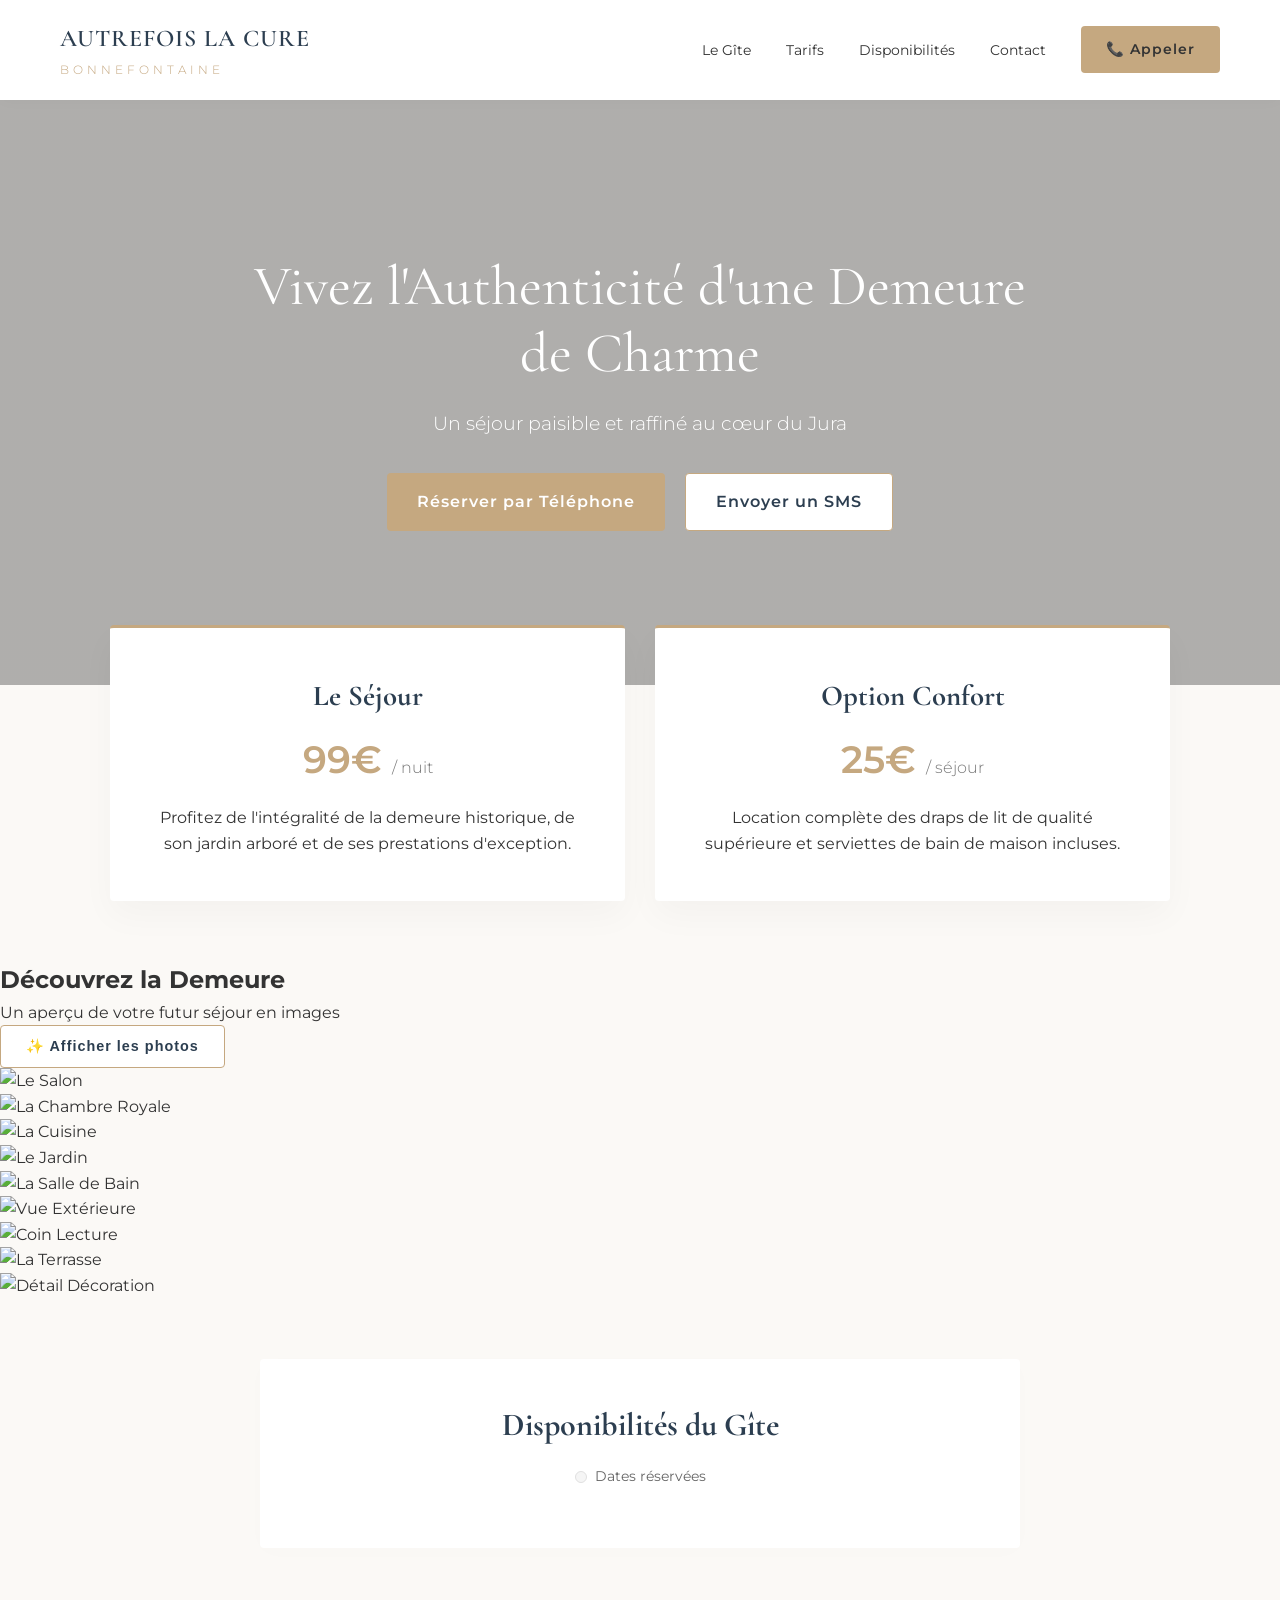
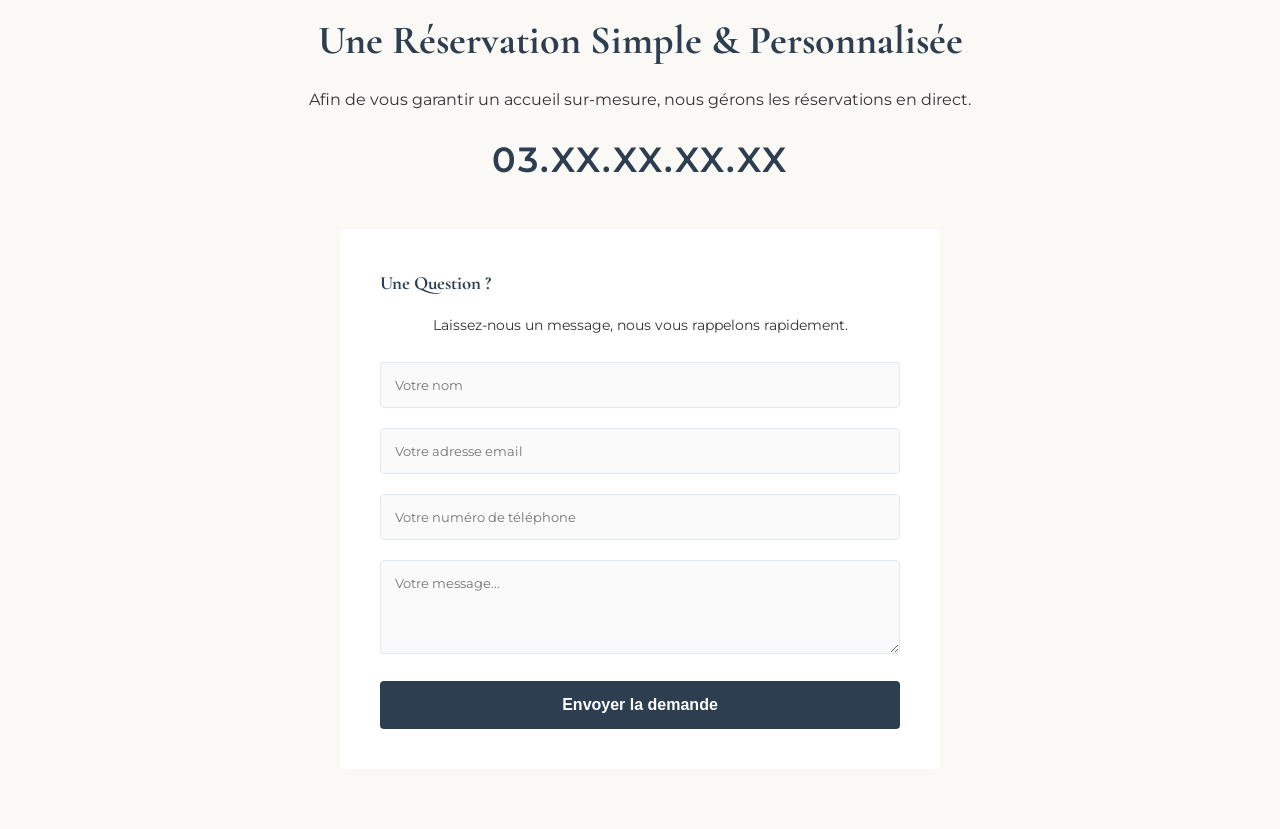
==== index.html @ 2b293c8c "Update index.html" ====
<!DOCTYPE html>
<html lang="fr">
<head>
    <meta charset="UTF-8">
    <meta name="viewport" content="width=device-width, initial-scale=1.0">
    <meta http-equiv="X-Frame-Options" content="DENY">
    <title>Autrefois la Cure | Demeure de Charme à Bonnefontaine</title>
    
    <!-- Polices & Styles Externes -->
    <link rel="preconnect" href="https://fonts.googleapis.com">
    <link rel="preconnect" href="https://fonts.gstatic.com" crossorigin>
    <link href="https://fonts.googleapis.com/css2?family=Cormorant+Garamond:ital,wght@0,400;0,600;1,400&family=Montserrat:wght@300;400;600&display=swap" rel="stylesheet">
    <link rel="stylesheet" href="https://cdn.jsdelivr.net/npm/flatpickr/dist/flatpickr.min.css">
    <link rel="stylesheet" href="https://cdn.jsdelivr.net/npm/flatpickr/dist/themes/light.css">
    
    <!-- Liaison avec le style global -->
    <link rel="stylesheet" href="style.css">
</head>
<body>

    <!-- BARRE DE NAVIGATION -->
    <header>
        <nav class="nav-container">
            <a href="#" class="logo" aria-label="Accueil Autrefois la Cure">
                Autrefois la Cure
                <span>Bonnefontaine</span>
            </a>
            
            <ul class="nav-menu" id="navMenu">
                <li><a href="#gite">Le Gîte</a></li>
                <li><a href="#tarifs">Tarifs</a></li>
                <li><a href="#dispos">Disponibilités</a></li>
                <li><a href="#contact">Contact</a></li>
                <li><a href="tel:03XXabstractXX" class="btn-call">📞 Appeler</a></li>
            </ul>

            <button class="burger" id="burgerMenu" aria-label="Menu" aria-expanded="false">
                <div></div>
                <div></div>
                <div></div>
            </button>
        </nav>
    </header>

    <!-- BANNIÈRE PRINCIPALE -->
    <section class="hero" id="gite">
        <div class="hero-content">
            <h1>Vivez l'Authenticité d'une Demeure de Charme</h1>
            <p>Un séjour paisible et raffiné au cœur du Jura</p>
            <div class="hero-actions">
                <a href="tel:03XXabstractXX" class="btn-call btn-large">Réserver par Téléphone</a>
                <a href="sms:+33600000000?body=Bonjour,%20je%20souhaite%20réserver%20le%20gîte%20Autrefois%20la%20Cure..." class="btn-sms btn-large">Envoyer un SMS</a>
            </div>
        </div>
    </section>

    <!-- SECTION TARIFS -->
    <section class="info-section" id="tarifs">
        <div class="grid-cards">
            <div class="card">
                <h3>Le Séjour</h3>
                <div class="price">99€ <span>/ nuit</span></div>
                <p>Profitez de l'intégralité de la demeure historique, de son jardin arboré et de ses prestations d'exception.</p>
            </div>
            <div class="card">
                <h3>Option Confort</h3>
                <div class="price">25€ <span>/ séjour</span></div>
                <p>Location complète des draps de lit de qualité supérieure et serviettes de bain de maison incluses.</p>
            </div>
        </div>
    </section>

    <section class="gallery-section" id="galerie">
        <h2>Découvrez la Demeure</h2>
        <p class="gallery-subtitle">Un aperçu de votre futur séjour en images</p>
        
        <button id="toggleGalleryBtn" class="btn-sms" aria-expanded="false">✨ Afficher les photos</button>

        <div id="galleryGrid" class="gallery-grid">
            <div class="gallery-item"><img src="https://images.unsplash.com/photo-1566073771259-6a8506099945?w=600" alt="Le Salon" loading="lazy"></div>
            <div class="gallery-item"><img src="https://images.unsplash.com/photo-1520250497591-112f2f40a3f4?w=600" alt="La Chambre Royale" loading="lazy"></div>
            <div class="gallery-item"><img src="https://images.unsplash.com/photo-1582719508461-905c673771fd?w=600" alt="La Cuisine" loading="lazy"></div>
            <div class="gallery-item"><img src="https://images.unsplash.com/photo-1540555700478-4be289fbecef?w=600" alt="Le Jardin" loading="lazy"></div>
            <div class="gallery-item"><img src="https://images.unsplash.com/photo-1571896349842-33c89424de2d?w=600" alt="La Salle de Bain" loading="lazy"></div>
            <div class="gallery-item"><img src="https://images.unsplash.com/photo-1445019980597-93fa8acb246c?w=600" alt="Vue Extérieure" loading="lazy"></div>
            
            <div class="gallery-item"><img src="https://images.unsplash.com/photo-1590490360182-c33d57733427?w=600" alt="Coin Lecture" loading="lazy"></div>
            <div class="gallery-item"><img src="https://images.unsplash.com/photo-1596394516093-501ba68a0ba6?w=600" alt="La Terrasse" loading="lazy"></div>
            <div class="gallery-item"><img src="https://images.unsplash.com/photo-1618773928121-c32242e63f39?w=600" alt="Détail Décoration" loading="lazy"></div>
        </div>
    </section>

    <!-- CALENDRIER DE DISPONIBILITÉS -->
    <section class="calendar-section" id="dispos">
        <div class="calendar-container">
            <h3>Disponibilités du Gîte</h3>
            <div class="calendar-legend"><span class="legend-busy"></span> Dates réservées</div>
            <div id="inline-calendar"></div>
        </div>
    </section>

    <!-- ZONE DE CONTACT -->
    <section class="booking-cta" id="contact">
        <h2>Une Réservation Simple & Personnalisée</h2>
        <p>Afin de vous garantir un accueil sur-mesure, nous gérons les réservations en direct.</p>
        
        <div class="phone-display">03.XX.XX.XX.XX</div>

        <div class="form-container">
            <h3>Une Question ?</h3>
            <p>Laissez-nous un message, nous vous rappelons rapidement.</p>
            
            <form action="https://formsubmit.co/48d20839eb20946ebc8c3b51d19f3665" method="POST" class="contact-form">
    <input type="text" name="_subject" style="display:none;" value="Nouveau message - Autrefois la Cure">
    <input type="text" name="_honey" style="display:none;"> <input type="hidden" name="_next" value="https://autrefoislacure.vercel.app/#contact">

    <div class="form-group">
        <input type="text" name="nom" required placeholder="Votre nom" autocomplete="name">
    </div>
    <div class="form-group">
        <input type="email" name="email" required placeholder="Votre adresse email" autocomplete="email">
    </div>
    <div class="form-group">
        <input type="tel" name="telephone" required placeholder="Votre numéro de téléphone" autocomplete="tel">
    </div>
    <div class="form-group">
        <textarea name="message" rows="4" required placeholder="Votre message..."></textarea>
    </div>
    <button type="submit" class="btn-submit">Envoyer la demande</button>
</form>
        </div>
    </section>

    <!-- Scripts de fonctionnement -->
    <script src="https://cdn.jsdelivr.net/npm/flatpickr"></script>
    <script src="https://cdn.jsdelivr.net/npm/flatpickr/dist/l10n/fr.js"></script>
    <script>
        document.addEventListener('DOMContentLoaded', () => {
            // Menu Mobile toggle
            const burger = document.getElementById('burgerMenu');
            const navMenu = document.getElementById('navMenu');
            
            burger.addEventListener('click', () => {
                const isExpanded = burger.getAttribute('aria-expanded') === 'true';
                burger.setAttribute('aria-expanded', !isExpanded);
                navMenu.classList.toggle('active');
                burger.classList.toggle('toggle');
            });

            // Fermeture automatique du menu au clic sur un lien
            document.querySelectorAll('.nav-menu a').forEach(link => {
                link.addEventListener('click', () => {
                    navMenu.classList.remove('active');
                    burger.classList.remove('toggle');
                    burger.setAttribute('aria-expanded', 'false');
                });
            });

            // Interrogation sécurisée de l'API interne Vercel
            fetch('/api/lire?t=' + new Date().getTime())
                .then(response => response.json())
                .then(datesReservees => {
                    flatpickr("#inline-calendar", {
                        inline: true,
                        locale: "fr",
                        minDate: "today",
                        showMonths: window.innerWidth > 768 ? 2 : 1,
                        disable: datesReservees,
                        locale: { firstDayOfWeek: 1 }
                    });
                }).catch(err => {
                    console.error("Erreur d'initialisation du calendrier :", err);
                    // Affichage d'un calendrier par défaut vide si la base de données est inaccessible
                    flatpickr("#inline-calendar", { inline: true, locale: "fr", minDate: "today" });
                });
            // Gestion de l'affichage de la galerie à la demande
            const toggleBtn = document.getElementById('toggleGalleryBtn');
            const galleryGrid = document.getElementById('galleryGrid');

            toggleBtn.addEventListener('click', () => {
                const isOpen = galleryGrid.classList.contains('open');
                
                if (isOpen) {
                    galleryGrid.classList.remove('open');
                    toggleBtn.innerText = '✨ Afficher les photos';
                    toggleBtn.setAttribute('aria-expanded', 'false');
                } else {
                    galleryGrid.classList.add('open');
                    toggleBtn.innerText = '❌ Fermer la galerie';
                    toggleBtn.setAttribute('aria-expanded', 'true');
                }
            });
        });
    </script>
</body>
</html>
---- style.css ----
/* --- CONFIGURATION & THÈME CHIC --- */
:root {
    --gold: #c5a880;
    --gold-hover: #b3946c;
    --slate: #2c3e50;
    --cream: #fbf9f6;
    --white: #ffffff;
    --text-dark: #333333;
    --font-serif: 'Cormorant Garamond', Georgia, serif;
    --font-sans: 'Montserrat', sans-serif;
}

* {
    margin: 0;
    padding: 0;
    box-sizing: border-box;
}

html {
    scroll-behavior: smooth;
}

body {
    font-family: var(--font-sans);
    background-color: var(--cream);
    color: var(--text-dark);
    line-height: 1.6;
    -webkit-font-smoothing: antialiased;
}

/* --- BOUTONS --- */
.btn-call, .btn-sms {
    padding: 12px 25px;
    border-radius: 4px;
    font-weight: 600;
    font-size: 0.9rem;
    letter-spacing: 1px;
    transition: all 0.3s ease;
    display: inline-flex;
    align-items: center;
    gap: 10px;
    text-decoration: none;
    border: none;
    cursor: pointer;
}

.btn-call {
    background-color: var(--gold);
    color: var(--white);
}

.btn-call:hover {
    background-color: var(--gold-hover);
    transform: translateY(-2px);
}

.btn-sms {
    background-color: var(--white);
    color: var(--slate);
    border: 1px solid var(--gold);
}

.btn-sms:hover {
    background-color: var(--cream);
    transform: translateY(-2px);
}

.btn-large {
    font-size: 1rem;
    padding: 15px 30px;
}

/* --- HEADER & MENU --- */
header {
    background-color: var(--white);
    box-shadow: 0 2px 15px rgba(0,0,0,0.02);
    position: sticky;
    top: 0;
    z-index: 1000;
}

.nav-container {
    max-width: 1200px;
    margin: 0 auto;
    display: flex;
    justify-content: space-between;
    align-items: center;
    padding: 20px;
}

.logo {
    font-family: var(--font-serif);
    font-size: 1.5rem;
    font-weight: 600;
    letter-spacing: 1px;
    color: var(--slate);
    text-transform: uppercase;
    text-decoration: none;
}

.logo span {
    display: block;
    font-size: 0.75rem;
    font-family: var(--font-sans);
    font-weight: 300;
    color: var(--gold);
    letter-spacing: 4px;
    margin-top: 2px;
}

.nav-menu {
    display: flex;
    list-style: none;
    gap: 35px;
    align-items: center;
}

.nav-menu a {
    text-decoration: none;
    font-size: 0.9rem;
    color: var(--text-dark);
    transition: color 0.3s;
}

.nav-menu a:hover { color: var(--gold); }

.burger {
    display: none;
    background: none;
    border: none;
    cursor: pointer;
    flex-direction: column;
    gap: 6px;
}

.burger div {
    width: 25px;
    height: 2px;
    background-color: var(--slate);
    transition: all 0.3s ease;
}

/* --- HERO BANNER --- */
.hero {
    height: 65vh;
    min-height: 500px;
    background: linear-gradient(rgba(0,0,0,0.3), rgba(0,0,0,0.3)), 
                url('https://autrefois-la-cure.kesug.com/449900076.jpg') center/cover no-repeat;
    display: flex;
    align-items: center;
    justify-content: center;
    text-align: center;
    color: var(--white);
    padding: 20px;
}

.hero-content { max-width: 800px; }

.hero h1 {
    font-family: var(--font-serif);
    font-size: 3.5rem;
    font-weight: 400;
    margin-bottom: 20px;
    line-height: 1.2;
}

.hero p {
    font-size: 1.2rem;
    margin-bottom: 35px;
    font-weight: 300;
}

.hero-actions {
    display: flex;
    justify-content: center;
    gap: 20px;
    flex-wrap: wrap;
}

/* --- GRILLE TARIFS --- */
.info-section {
    max-width: 1100px;
    margin: -60px auto 60px auto;
    position: relative;
    z-index: 10;
    padding: 0 20px;
}

.grid-cards {
    display: grid;
    grid-template-columns: repeat(auto-fit, minmax(280px, 1fr));
    gap: 30px;
}

.card {
    background: var(--white);
    padding: 45px 35px;
    border-radius: 4px;
    box-shadow: 0 15px 35px rgba(0,0,0,0.03);
    text-align: center;
    border-top: 3px solid var(--gold);
}

.card h3 {
    font-family: var(--font-serif);
    font-size: 1.8rem;
    color: var(--slate);
    margin-bottom: 10px;
}

.price {
    font-size: 2.4rem;
    font-weight: 600;
    color: var(--gold);
    margin-bottom: 15px;
}

.price span { font-size: 1rem; color: #777; font-weight: 300; }

/* --- SECTIONS CALENDRIER & FORMULAIRES --- */
.calendar-section, .booking-cta {
    max-width: 800px;
    margin: 60px auto;
    padding: 0 20px;
    text-align: center;
}

.calendar-container, .form-container {
    background-color: var(--white);
    padding: 40px;
    border-radius: 4px;
    box-shadow: 0 4px 25px rgba(0,0,0,0.01);
}

.calendar-section h3, .booking-cta h2, .form-container h3 {
    font-family: var(--font-serif);
    color: var(--slate);
    margin-bottom: 15px;
}

.calendar-section h3 { font-size: 2rem; }
.booking-cta h2 { font-size: 2.5rem; }

.calendar-legend {
    font-size: 0.85rem;
    color: #666;
    margin-bottom: 20px;
    display: inline-flex;
    align-items: center;
    gap: 8px;
}

.legend-busy {
    width: 12px;
    height: 12px;
    background-color: #f5f5f5;
    border: 1px solid #e0e0e0;
    display: inline-block;
    border-radius: 50%;
}

.phone-display {
    font-size: 2.2rem;
    font-weight: 600;
    color: var(--slate);
    letter-spacing: 2px;
    margin: 20px 0 40px 0;
}

.form-container { text-align: left; max-width: 600px; margin: 0 auto; }
.form-container p { text-align: center; font-size: 0.9rem; margin-bottom: 25px; }

.form-group { margin-bottom: 20px; }
.form-group input, .form-group textarea {
    width: 100%;
    padding: 14px;
    border: 1px solid #e2e8f0;
    background: #fafafa;
    border-radius: 4px;
    font-family: var(--font-sans);
}

.form-group input:focus, .form-group textarea:focus {
    outline: none;
    border-color: var(--gold);
    background: var(--white);
}

.btn-submit {
    width: 100%;
    background-color: var(--slate);
    color: var(--white);
    border: none;
    padding: 15px;
    font-weight: 600;
    font-size: 1rem;
    border-radius: 4px;
    cursor: pointer;
    transition: background 0.3s;
}

.btn-submit:hover { background-color: #1a252f; }

/* --- ARCHITECTURE INTERNE FLATPICKR LUXE --- */
.flatpickr-calendar { background: transparent !important; box-shadow: none !important; border: none !important; margin: 0 auto; }
.flatpickr-day.flatpickr-disabled {
    color: #b0b0b0 !important;
    background: #f5f5f5 !important;
    text-decoration: line-through;
}

/* --- ADAPTATION MOBILE EN SCREEN --- */
@media (max-width: 968px) {
    .hero h1 { font-size: 2.5rem; }
    .nav-menu {
        position: fixed;
        top: 80px;
        right: -100%;
        background-color: var(--white);
        width: 100%;
        height: calc(100vh - 80px);
        flex-direction: column;
        padding: 40px;
        gap: 30px;
        transition: right 0.4s cubic-bezier(0.1, 0.9, 0.2, 1);
        box-shadow: 0 15px 20px rgba(0,0,0,0.05);
    }
    .nav-menu.active { right: 0; }
    .burger { display: flex; }
    .burger.toggle div:nth-child(1) { transform: rotate(-45deg) translate(-5px, 6px); }
    .burger.toggle div:nth-child(2) { opacity: 0; }
    .burger.toggle div:nth-child(3) { transform: rotate(45deg) translate(-5px, -6px); }
}

@media (max-width: 500px) {
    .hero h1 { font-size: 2rem; }
    .booking-cta h2 { font-size: 1.8rem; }
    .phone-display { font-size: 1.6rem; }
    .calendar-container, .form-container { padding: 25px 15px; }
}
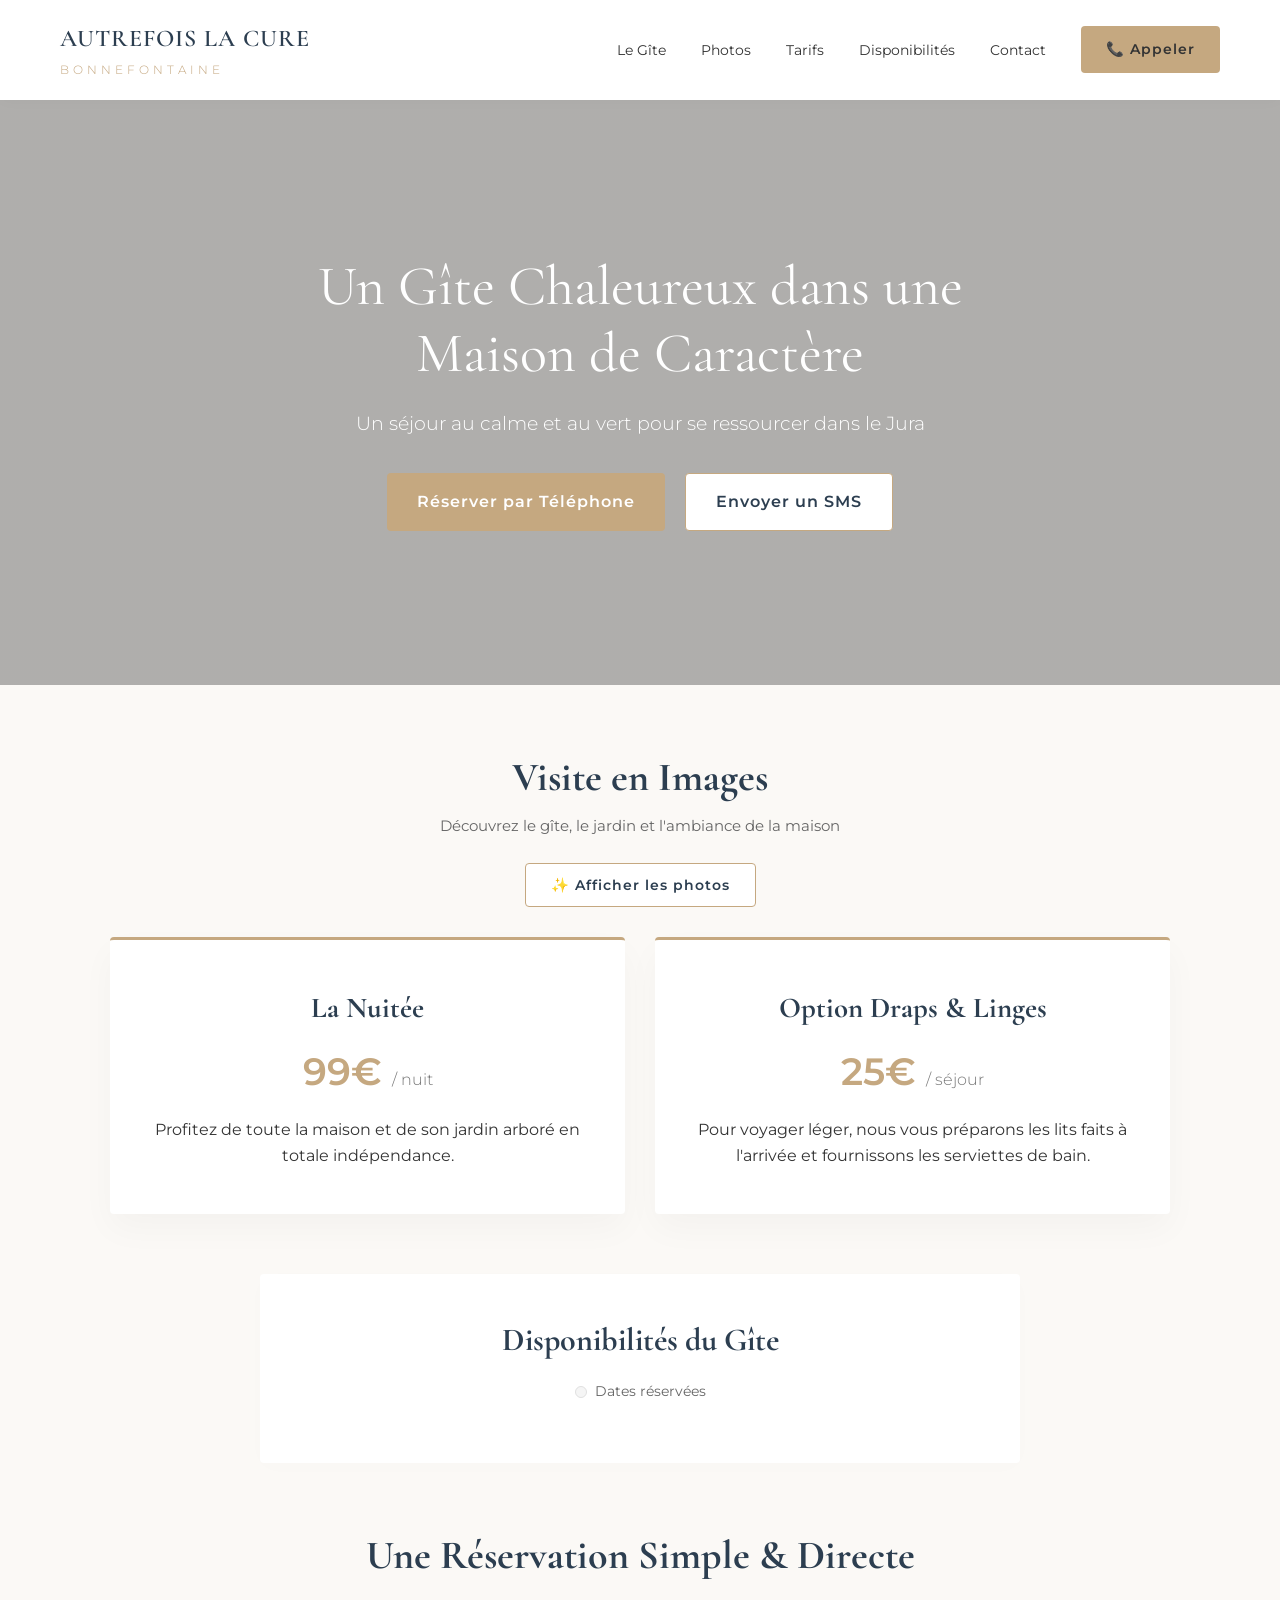
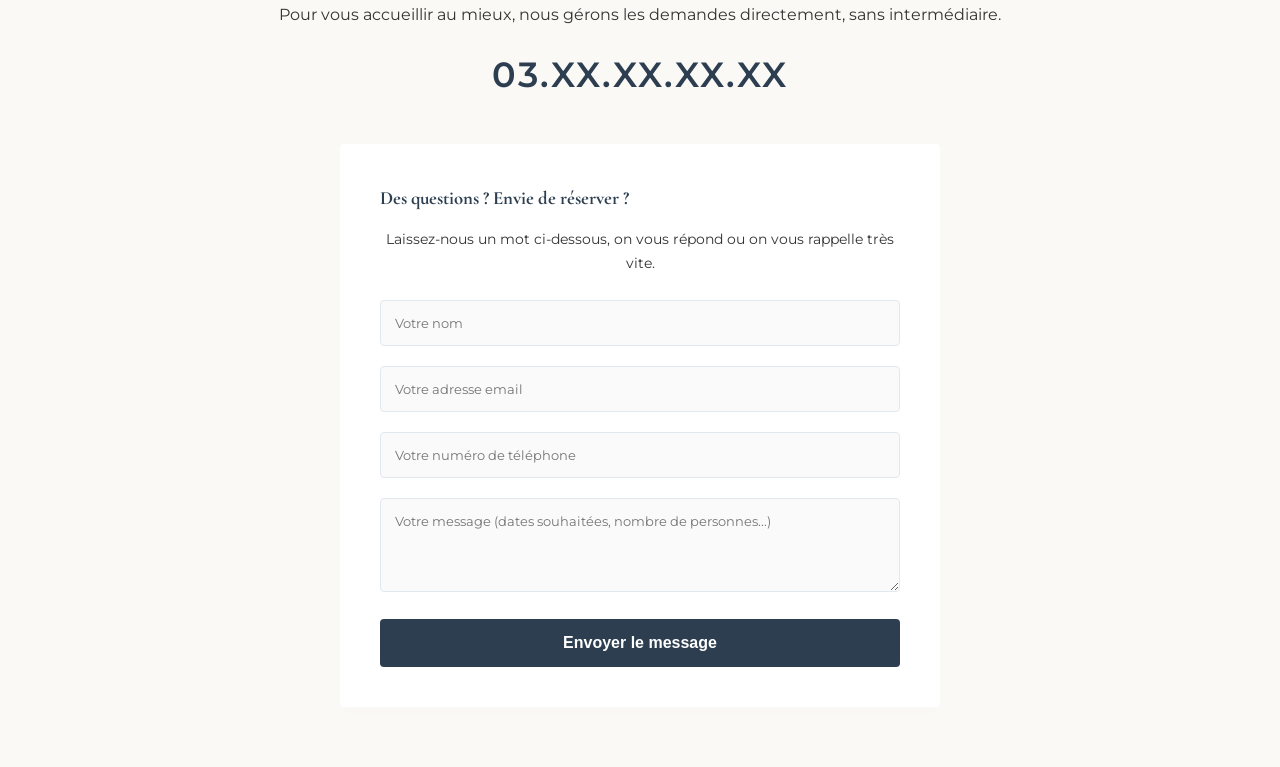
==== commit 72b87b1d: "Update index.html" ====
--- a/index.html
+++ b/index.html
@@ -4,7 +4,7 @@
     <meta charset="UTF-8">
     <meta name="viewport" content="width=device-width, initial-scale=1.0">
     <meta http-equiv="X-Frame-Options" content="DENY">
-    <title>Autrefois la Cure | Demeure de Charme à Bonnefontaine</title>
+    <title>Autrefois la Cure | Gîte de Charme à Bonnefontaine</title>
     
     <!-- Polices & Styles Externes -->
     <link rel="preconnect" href="https://fonts.googleapis.com">
@@ -28,6 +28,7 @@
             
             <ul class="nav-menu" id="navMenu">
                 <li><a href="#gite">Le Gîte</a></li>
+                <li><a href="#galerie">Photos</a></li>
                 <li><a href="#tarifs">Tarifs</a></li>
                 <li><a href="#dispos">Disponibilités</a></li>
                 <li><a href="#contact">Contact</a></li>
@@ -45,8 +46,8 @@
     <!-- BANNIÈRE PRINCIPALE -->
     <section class="hero" id="gite">
         <div class="hero-content">
-            <h1>Vivez l'Authenticité d'une Demeure de Charme</h1>
-            <p>Un séjour paisible et raffiné au cœur du Jura</p>
+            <h1>Un Gîte Chaleureux dans une Maison de Caractère</h1>
+            <p>Un séjour au calme et au vert pour se ressourcer dans le Jura</p>
             <div class="hero-actions">
                 <a href="tel:03XXabstractXX" class="btn-call btn-large">Réserver par Téléphone</a>
                 <a href="sms:+33600000000?body=Bonjour,%20je%20souhaite%20réserver%20le%20gîte%20Autrefois%20la%20Cure..." class="btn-sms btn-large">Envoyer un SMS</a>
@@ -54,31 +55,16 @@
         </div>
     </section>
 
-    <!-- SECTION TARIFS -->
-    <section class="info-section" id="tarifs">
-        <div class="grid-cards">
-            <div class="card">
-                <h3>Le Séjour</h3>
-                <div class="price">99€ <span>/ nuit</span></div>
-                <p>Profitez de l'intégralité de la demeure historique, de son jardin arboré et de ses prestations d'exception.</p>
-            </div>
-            <div class="card">
-                <h3>Option Confort</h3>
-                <div class="price">25€ <span>/ séjour</span></div>
-                <p>Location complète des draps de lit de qualité supérieure et serviettes de bain de maison incluses.</p>
-            </div>
-        </div>
-    </section>
-
+    <!-- SECTION GALERIE PHOTO ACCORDÉON -->
     <section class="gallery-section" id="galerie">
-        <h2>Découvrez la Demeure</h2>
-        <p class="gallery-subtitle">Un aperçu de votre futur séjour en images</p>
+        <h2>Visite en Images</h2>
+        <p class="gallery-subtitle">Découvrez le gîte, le jardin et l'ambiance de la maison</p>
         
         <button id="toggleGalleryBtn" class="btn-sms" aria-expanded="false">✨ Afficher les photos</button>
 
         <div id="galleryGrid" class="gallery-grid">
             <div class="gallery-item"><img src="https://images.unsplash.com/photo-1566073771259-6a8506099945?w=600" alt="Le Salon" loading="lazy"></div>
-            <div class="gallery-item"><img src="https://images.unsplash.com/photo-1520250497591-112f2f40a3f4?w=600" alt="La Chambre Royale" loading="lazy"></div>
+            <div class="gallery-item"><img src="https://images.unsplash.com/photo-1520250497591-112f2f40a3f4?w=600" alt="La Chambre principale" loading="lazy"></div>
             <div class="gallery-item"><img src="https://images.unsplash.com/photo-1582719508461-905c673771fd?w=600" alt="La Cuisine" loading="lazy"></div>
             <div class="gallery-item"><img src="https://images.unsplash.com/photo-1540555700478-4be289fbecef?w=600" alt="Le Jardin" loading="lazy"></div>
             <div class="gallery-item"><img src="https://images.unsplash.com/photo-1571896349842-33c89424de2d?w=600" alt="La Salle de Bain" loading="lazy"></div>
@@ -86,7 +72,23 @@
             
             <div class="gallery-item"><img src="https://images.unsplash.com/photo-1590490360182-c33d57733427?w=600" alt="Coin Lecture" loading="lazy"></div>
             <div class="gallery-item"><img src="https://images.unsplash.com/photo-1596394516093-501ba68a0ba6?w=600" alt="La Terrasse" loading="lazy"></div>
-            <div class="gallery-item"><img src="https://images.unsplash.com/photo-1618773928121-c32242e63f39?w=600" alt="Détail Décoration" loading="lazy"></div>
+            <div class="gallery-item"><img src="https://images.unsplash.com/photo-1618773928121-c32242e63f39?w=600" alt="Détail de la maison" loading="lazy"></div>
+        </div>
+    </section>
+
+    <!-- SECTION TARIFS -->
+    <section class="info-section" id="tarifs">
+        <div class="grid-cards">
+            <div class="card">
+                <h3>La Nuitée</h3>
+                <div class="price">99€ <span>/ nuit</span></div>
+                <p>Profitez de toute la maison et de son jardin arboré en totale indépendance.</p>
+            </div>
+            <div class="card">
+                <h3>Option Draps & Linges</h3>
+                <div class="price">25€ <span>/ séjour</span></div>
+                <p>Pour voyager léger, nous vous préparons les lits faits à l'arrivée et fournissons les serviettes de bain.</p>
+            </div>
         </div>
     </section>
 
@@ -101,33 +103,34 @@
 
     <!-- ZONE DE CONTACT -->
     <section class="booking-cta" id="contact">
-        <h2>Une Réservation Simple & Personnalisée</h2>
-        <p>Afin de vous garantir un accueil sur-mesure, nous gérons les réservations en direct.</p>
+        <h2>Une Réservation Simple & Directe</h2>
+        <p>Pour vous accueillir au mieux, nous gérons les demandes directement, sans intermédiaire.</p>
         
         <div class="phone-display">03.XX.XX.XX.XX</div>
 
         <div class="form-container">
-            <h3>Une Question ?</h3>
-            <p>Laissez-nous un message, nous vous rappelons rapidement.</p>
+            <h3>Des questions ? Envie de réserver ?</h3>
+            <p>Laissez-nous un mot ci-dessous, on vous répond ou on vous rappelle très vite.</p>
             
             <form action="https://formsubmit.co/48d20839eb20946ebc8c3b51d19f3665" method="POST" class="contact-form">
-    <input type="text" name="_subject" style="display:none;" value="Nouveau message - Autrefois la Cure">
-    <input type="text" name="_honey" style="display:none;"> <input type="hidden" name="_next" value="https://autrefoislacure.vercel.app/#contact">
+                <input type="text" name="_subject" style="display:none;" value="Nouveau message - Autrefois la Cure">
+                <input type="text" name="_honey" style="display:none;"> 
+                <input type="hidden" name="_next" value="https://autrefoislacure.vercel.app/#contact">
 
-    <div class="form-group">
-        <input type="text" name="nom" required placeholder="Votre nom" autocomplete="name">
-    </div>
-    <div class="form-group">
-        <input type="email" name="email" required placeholder="Votre adresse email" autocomplete="email">
-    </div>
-    <div class="form-group">
-        <input type="tel" name="telephone" required placeholder="Votre numéro de téléphone" autocomplete="tel">
-    </div>
-    <div class="form-group">
-        <textarea name="message" rows="4" required placeholder="Votre message..."></textarea>
-    </div>
-    <button type="submit" class="btn-submit">Envoyer la demande</button>
-</form>
+                <div class="form-group">
+                    <input type="text" name="nom" required placeholder="Votre nom" autocomplete="name">
+                </div>
+                <div class="form-group">
+                    <input type="email" name="email" required placeholder="Votre adresse email" autocomplete="email">
+                </div>
+                <div class="form-group">
+                    <input type="tel" name="telephone" required placeholder="Votre numéro de téléphone" autocomplete="tel">
+                </div>
+                <div class="form-group">
+                    <textarea name="message" rows="4" required placeholder="Votre message (dates souhaitées, nombre de personnes...)" style="font-family: inherit;"></textarea>
+                </div>
+                <button type="submit" class="btn-submit">Envoyer le message</button>
+            </form>
         </div>
     </section>
 
@@ -170,9 +173,9 @@
                     });
                 }).catch(err => {
                     console.error("Erreur d'initialisation du calendrier :", err);
-                    // Affichage d'un calendrier par défaut vide si la base de données est inaccessible
                     flatpickr("#inline-calendar", { inline: true, locale: "fr", minDate: "today" });
                 });
+
             // Gestion de l'affichage de la galerie à la demande
             const toggleBtn = document.getElementById('toggleGalleryBtn');
             const galleryGrid = document.getElementById('galleryGrid');
--- a/style.css
+++ b/style.css
@@ -307,6 +307,74 @@
     color: #b0b0b0 !important;
     background: #f5f5f5 !important;
     text-decoration: line-through;
+}
+
+/* --- STYLE DE LA GALERIE --- */
+.gallery-section {
+    max-width: 1200px;
+    margin: 60px auto;
+    padding: 0 20px;
+    text-align: center;
+}
+
+.gallery-section h2 {
+    font-family: var(--font-serif);
+    font-size: 2.5rem;
+    color: var(--slate);
+    margin-bottom: 5px;
+}
+
+.gallery-subtitle {
+    font-size: 0.95rem;
+    color: #666;
+    margin-bottom: 25px;
+}
+
+#toggleGalleryBtn {
+    margin: 0 auto 30px auto;
+    display: inline-flex;
+    font-family: var(--font-sans);
+}
+
+/* Grille masquée par défaut avec transition */
+.gallery-grid {
+    display: grid;
+    grid-template-columns: repeat(auto-fill, minmax(280px, 1fr));
+    gap: 15px;
+    max-height: 0;
+    overflow: hidden;
+    transition: max-height 0.5s cubic-bezier(0, 1, 0, 1); /* Effet accordéon fluide */
+}
+
+/* Classe activée en JavaScript */
+.gallery-grid.open {
+    max-height: 5000px; /* Grande valeur pour laisser filer le contenu */
+    transition: max-height 0.8s ease-in-out;
+}
+
+.gallery-item {
+    overflow: hidden;
+    border-radius: 4px;
+    height: 220px;
+    box-shadow: 0 4px 10px rgba(0,0,0,0.02);
+}
+
+.gallery-item img {
+    width: 100%;
+    height: 100%;
+    object-fit: cover;
+    transition: transform 0.4s ease;
+    cursor: pointer;
+}
+
+/* Petit effet de survol haut de gamme */
+.gallery-item img:hover {
+    transform: scale(1.04);
+}
+
+@media (max-width: 500px) {
+    .gallery-section h2 { font-size: 1.8rem; }
+    .gallery-item { height: 180px; }
 }
 
 /* --- ADAPTATION MOBILE EN SCREEN --- */
@@ -337,4 +405,4 @@
     .booking-cta h2 { font-size: 1.8rem; }
     .phone-display { font-size: 1.6rem; }
     .calendar-container, .form-container { padding: 25px 15px; }
-}+}
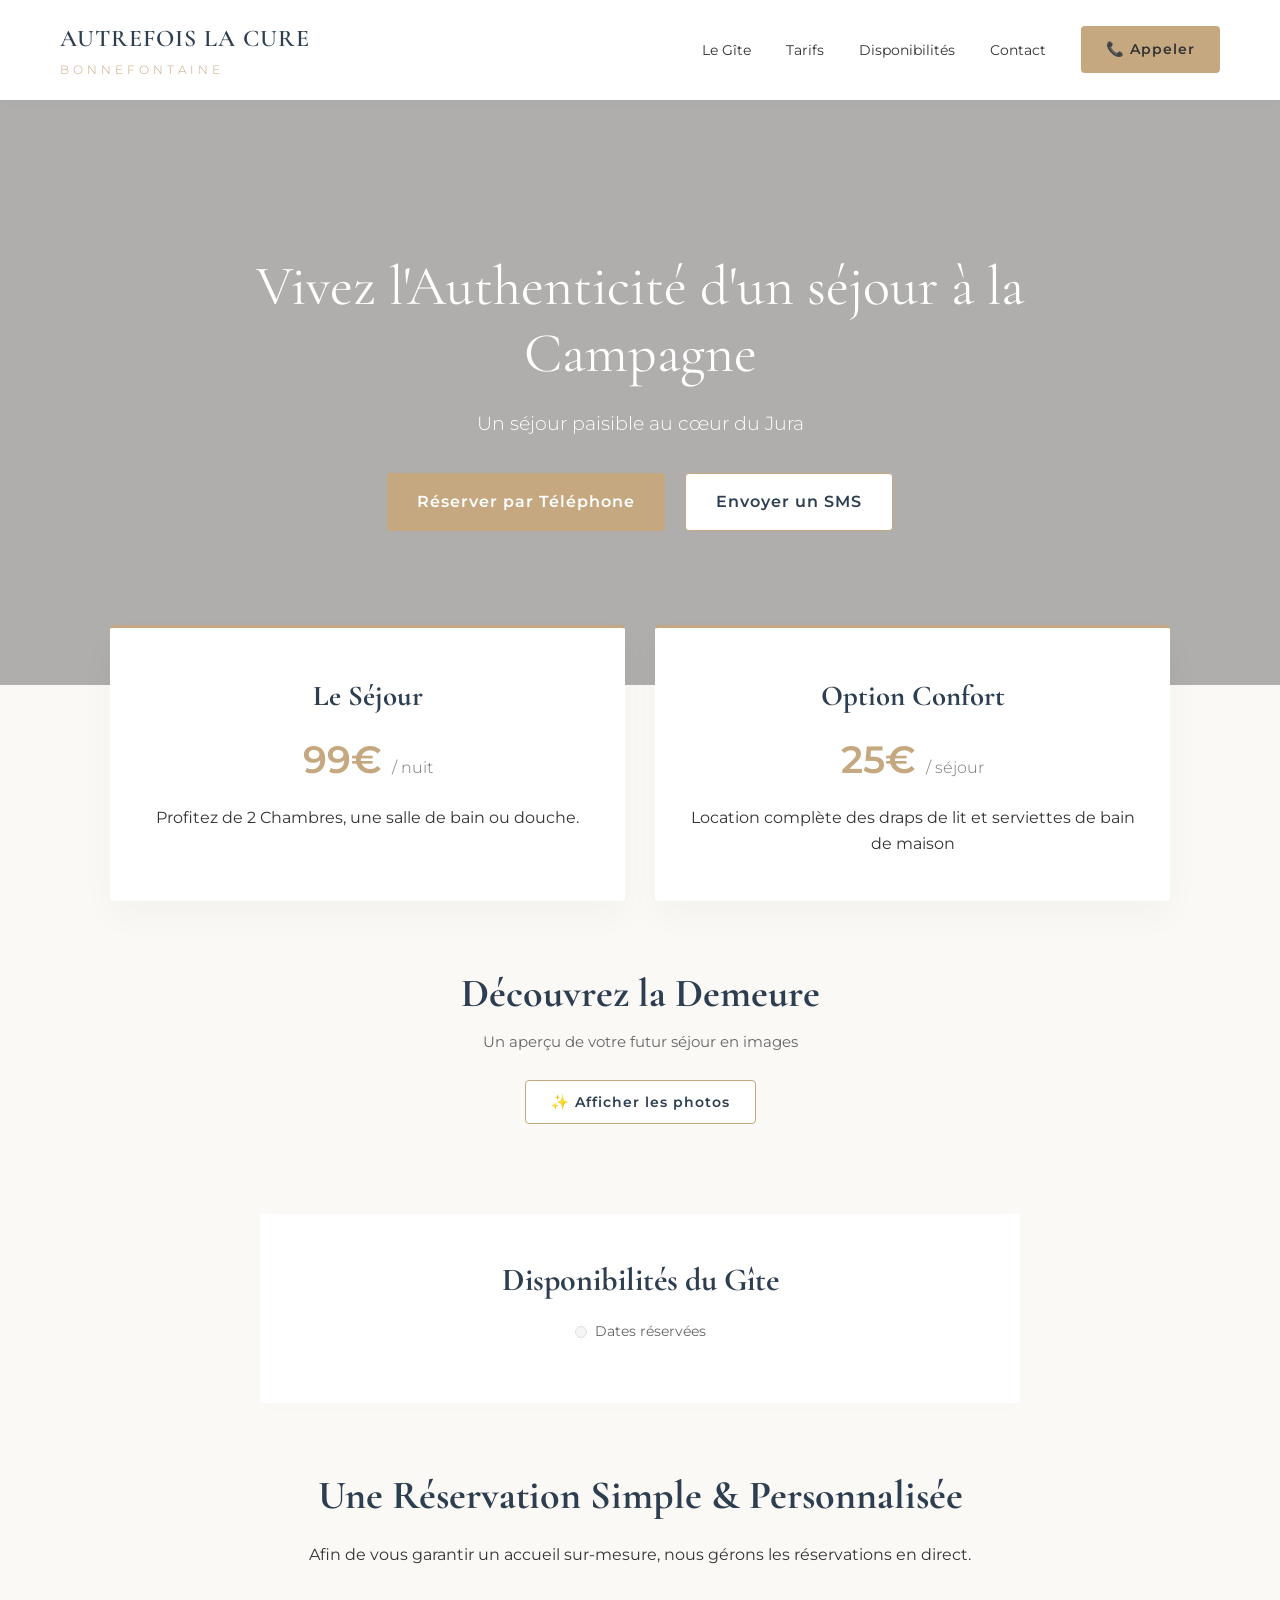
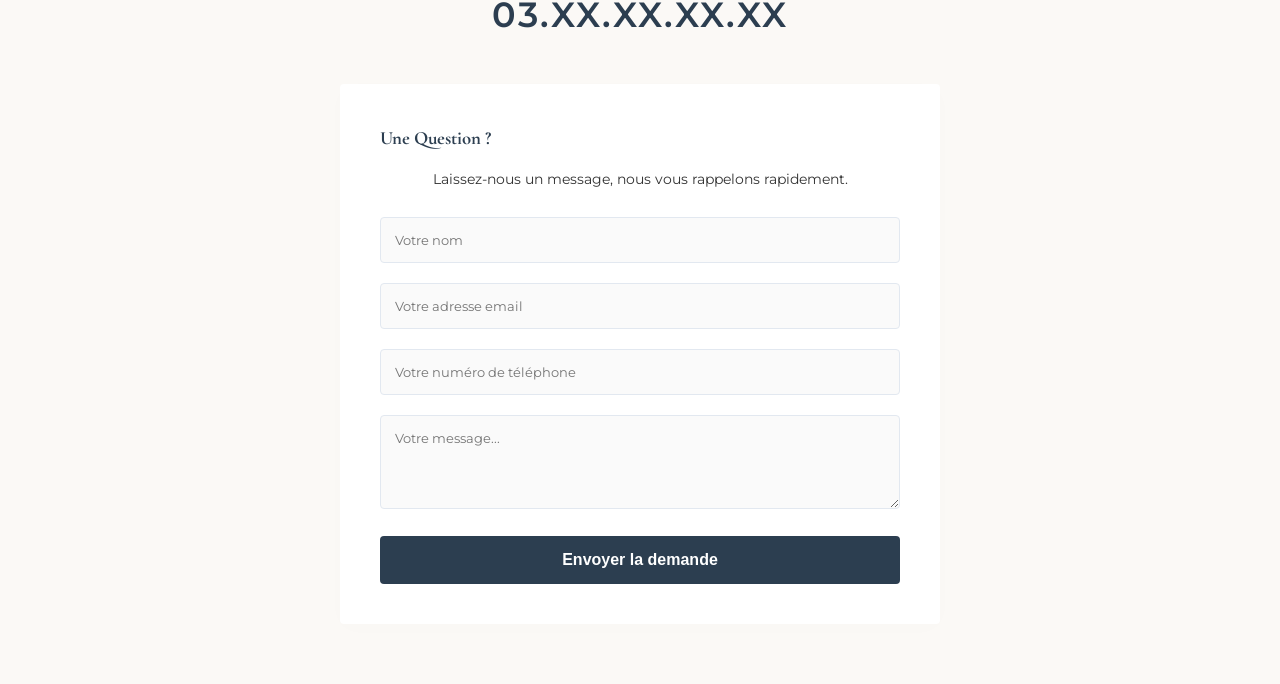
==== commit 017ae9da: "Update index.html" ====
--- a/index.html
+++ b/index.html
@@ -4,7 +4,7 @@
     <meta charset="UTF-8">
     <meta name="viewport" content="width=device-width, initial-scale=1.0">
     <meta http-equiv="X-Frame-Options" content="DENY">
-    <title>Autrefois la Cure | Gîte de Charme à Bonnefontaine</title>
+    <title>Autrefois la Cure | Autrefois la Cure à Bonnefontaine</title>
     
     <!-- Polices & Styles Externes -->
     <link rel="preconnect" href="https://fonts.googleapis.com">
@@ -28,7 +28,6 @@
             
             <ul class="nav-menu" id="navMenu">
                 <li><a href="#gite">Le Gîte</a></li>
-                <li><a href="#galerie">Photos</a></li>
                 <li><a href="#tarifs">Tarifs</a></li>
                 <li><a href="#dispos">Disponibilités</a></li>
                 <li><a href="#contact">Contact</a></li>
@@ -46,8 +45,8 @@
     <!-- BANNIÈRE PRINCIPALE -->
     <section class="hero" id="gite">
         <div class="hero-content">
-            <h1>Un Gîte Chaleureux dans une Maison de Caractère</h1>
-            <p>Un séjour au calme et au vert pour se ressourcer dans le Jura</p>
+            <h1>Vivez l'Authenticité d'un séjour à la Campagne</h1>
+            <p>Un séjour paisible au cœur du Jura</p>
             <div class="hero-actions">
                 <a href="tel:03XXabstractXX" class="btn-call btn-large">Réserver par Téléphone</a>
                 <a href="sms:+33600000000?body=Bonjour,%20je%20souhaite%20réserver%20le%20gîte%20Autrefois%20la%20Cure..." class="btn-sms btn-large">Envoyer un SMS</a>
@@ -55,16 +54,31 @@
         </div>
     </section>
 
-    <!-- SECTION GALERIE PHOTO ACCORDÉON -->
+    <!-- SECTION TARIFS -->
+    <section class="info-section" id="tarifs">
+        <div class="grid-cards">
+            <div class="card">
+                <h3>Le Séjour</h3>
+                <div class="price">99€ <span>/ nuit</span></div>
+                <p>Profitez de 2 Chambres, une salle de bain ou douche.</p>
+            </div>
+            <div class="card">
+                <h3>Option Confort</h3>
+                <div class="price">25€ <span>/ séjour</span></div>
+                <p>Location complète des draps de lit et serviettes de bain de maison</p>
+            </div>
+        </div>
+    </section>
+
     <section class="gallery-section" id="galerie">
-        <h2>Visite en Images</h2>
-        <p class="gallery-subtitle">Découvrez le gîte, le jardin et l'ambiance de la maison</p>
+        <h2>Découvrez la Demeure</h2>
+        <p class="gallery-subtitle">Un aperçu de votre futur séjour en images</p>
         
         <button id="toggleGalleryBtn" class="btn-sms" aria-expanded="false">✨ Afficher les photos</button>
 
         <div id="galleryGrid" class="gallery-grid">
             <div class="gallery-item"><img src="https://images.unsplash.com/photo-1566073771259-6a8506099945?w=600" alt="Le Salon" loading="lazy"></div>
-            <div class="gallery-item"><img src="https://images.unsplash.com/photo-1520250497591-112f2f40a3f4?w=600" alt="La Chambre principale" loading="lazy"></div>
+            <div class="gallery-item"><img src="https://images.unsplash.com/photo-1520250497591-112f2f40a3f4?w=600" alt="La Chambre Royale" loading="lazy"></div>
             <div class="gallery-item"><img src="https://images.unsplash.com/photo-1582719508461-905c673771fd?w=600" alt="La Cuisine" loading="lazy"></div>
             <div class="gallery-item"><img src="https://images.unsplash.com/photo-1540555700478-4be289fbecef?w=600" alt="Le Jardin" loading="lazy"></div>
             <div class="gallery-item"><img src="https://images.unsplash.com/photo-1571896349842-33c89424de2d?w=600" alt="La Salle de Bain" loading="lazy"></div>
@@ -72,23 +86,7 @@
             
             <div class="gallery-item"><img src="https://images.unsplash.com/photo-1590490360182-c33d57733427?w=600" alt="Coin Lecture" loading="lazy"></div>
             <div class="gallery-item"><img src="https://images.unsplash.com/photo-1596394516093-501ba68a0ba6?w=600" alt="La Terrasse" loading="lazy"></div>
-            <div class="gallery-item"><img src="https://images.unsplash.com/photo-1618773928121-c32242e63f39?w=600" alt="Détail de la maison" loading="lazy"></div>
-        </div>
-    </section>
-
-    <!-- SECTION TARIFS -->
-    <section class="info-section" id="tarifs">
-        <div class="grid-cards">
-            <div class="card">
-                <h3>La Nuitée</h3>
-                <div class="price">99€ <span>/ nuit</span></div>
-                <p>Profitez de toute la maison et de son jardin arboré en totale indépendance.</p>
-            </div>
-            <div class="card">
-                <h3>Option Draps & Linges</h3>
-                <div class="price">25€ <span>/ séjour</span></div>
-                <p>Pour voyager léger, nous vous préparons les lits faits à l'arrivée et fournissons les serviettes de bain.</p>
-            </div>
+            <div class="gallery-item"><img src="https://images.unsplash.com/photo-1618773928121-c32242e63f39?w=600" alt="Détail Décoration" loading="lazy"></div>
         </div>
     </section>
 
@@ -103,34 +101,33 @@
 
     <!-- ZONE DE CONTACT -->
     <section class="booking-cta" id="contact">
-        <h2>Une Réservation Simple & Directe</h2>
-        <p>Pour vous accueillir au mieux, nous gérons les demandes directement, sans intermédiaire.</p>
+        <h2>Une Réservation Simple & Personnalisée</h2>
+        <p>Afin de vous garantir un accueil sur-mesure, nous gérons les réservations en direct.</p>
         
         <div class="phone-display">03.XX.XX.XX.XX</div>
 
         <div class="form-container">
-            <h3>Des questions ? Envie de réserver ?</h3>
-            <p>Laissez-nous un mot ci-dessous, on vous répond ou on vous rappelle très vite.</p>
+            <h3>Une Question ?</h3>
+            <p>Laissez-nous un message, nous vous rappelons rapidement.</p>
             
             <form action="https://formsubmit.co/48d20839eb20946ebc8c3b51d19f3665" method="POST" class="contact-form">
-                <input type="text" name="_subject" style="display:none;" value="Nouveau message - Autrefois la Cure">
-                <input type="text" name="_honey" style="display:none;"> 
-                <input type="hidden" name="_next" value="https://autrefoislacure.vercel.app/#contact">
+    <input type="text" name="_subject" style="display:none;" value="Nouveau message - Autrefois la Cure">
+    <input type="text" name="_honey" style="display:none;"> <input type="hidden" name="_next" value="https://autrefoislacure.vercel.app/#contact">
 
-                <div class="form-group">
-                    <input type="text" name="nom" required placeholder="Votre nom" autocomplete="name">
-                </div>
-                <div class="form-group">
-                    <input type="email" name="email" required placeholder="Votre adresse email" autocomplete="email">
-                </div>
-                <div class="form-group">
-                    <input type="tel" name="telephone" required placeholder="Votre numéro de téléphone" autocomplete="tel">
-                </div>
-                <div class="form-group">
-                    <textarea name="message" rows="4" required placeholder="Votre message (dates souhaitées, nombre de personnes...)" style="font-family: inherit;"></textarea>
-                </div>
-                <button type="submit" class="btn-submit">Envoyer le message</button>
-            </form>
+    <div class="form-group">
+        <input type="text" name="nom" required placeholder="Votre nom" autocomplete="name">
+    </div>
+    <div class="form-group">
+        <input type="email" name="email" required placeholder="Votre adresse email" autocomplete="email">
+    </div>
+    <div class="form-group">
+        <input type="tel" name="telephone" required placeholder="Votre numéro de téléphone" autocomplete="tel">
+    </div>
+    <div class="form-group">
+        <textarea name="message" rows="4" required placeholder="Votre message..."></textarea>
+    </div>
+    <button type="submit" class="btn-submit">Envoyer la demande</button>
+</form>
         </div>
     </section>
 
@@ -173,9 +170,9 @@
                     });
                 }).catch(err => {
                     console.error("Erreur d'initialisation du calendrier :", err);
+                    // Affichage d'un calendrier par défaut vide si la base de données est inaccessible
                     flatpickr("#inline-calendar", { inline: true, locale: "fr", minDate: "today" });
                 });
-
             // Gestion de l'affichage de la galerie à la demande
             const toggleBtn = document.getElementById('toggleGalleryBtn');
             const galleryGrid = document.getElementById('galleryGrid');
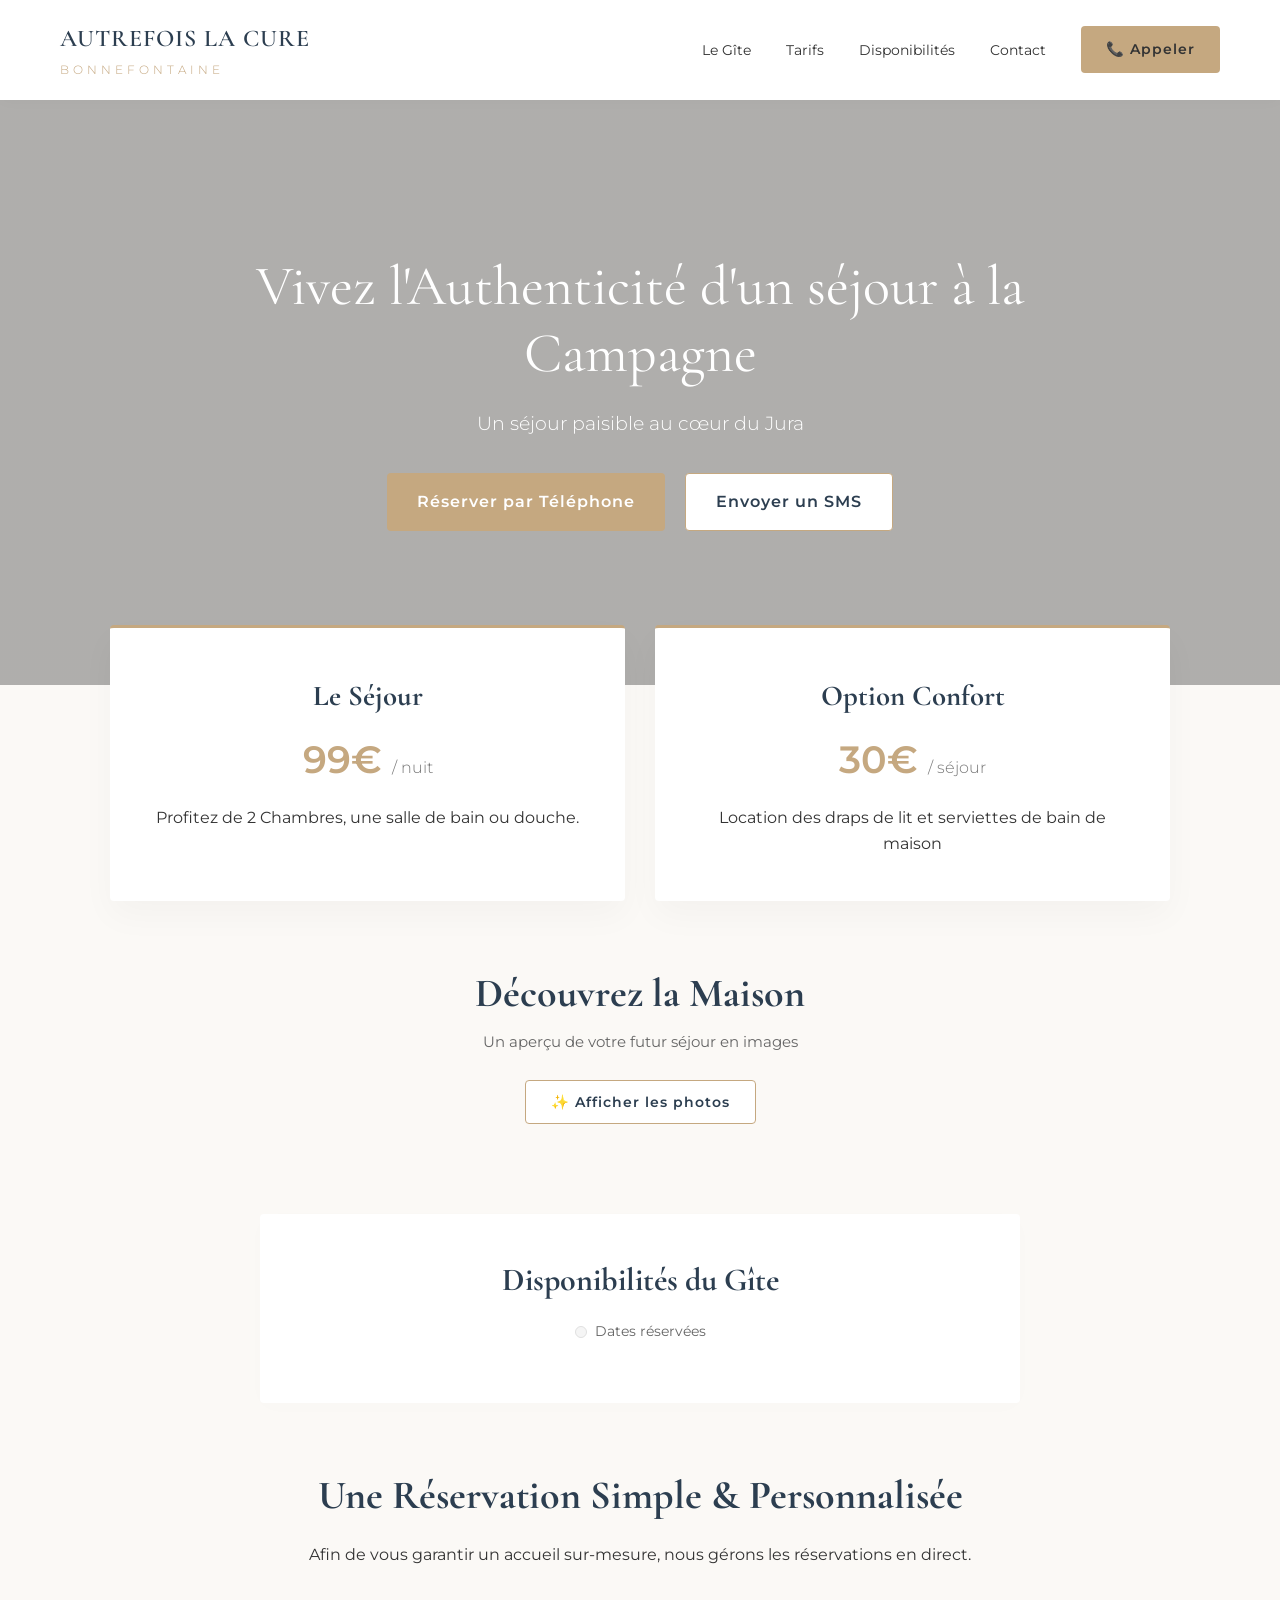
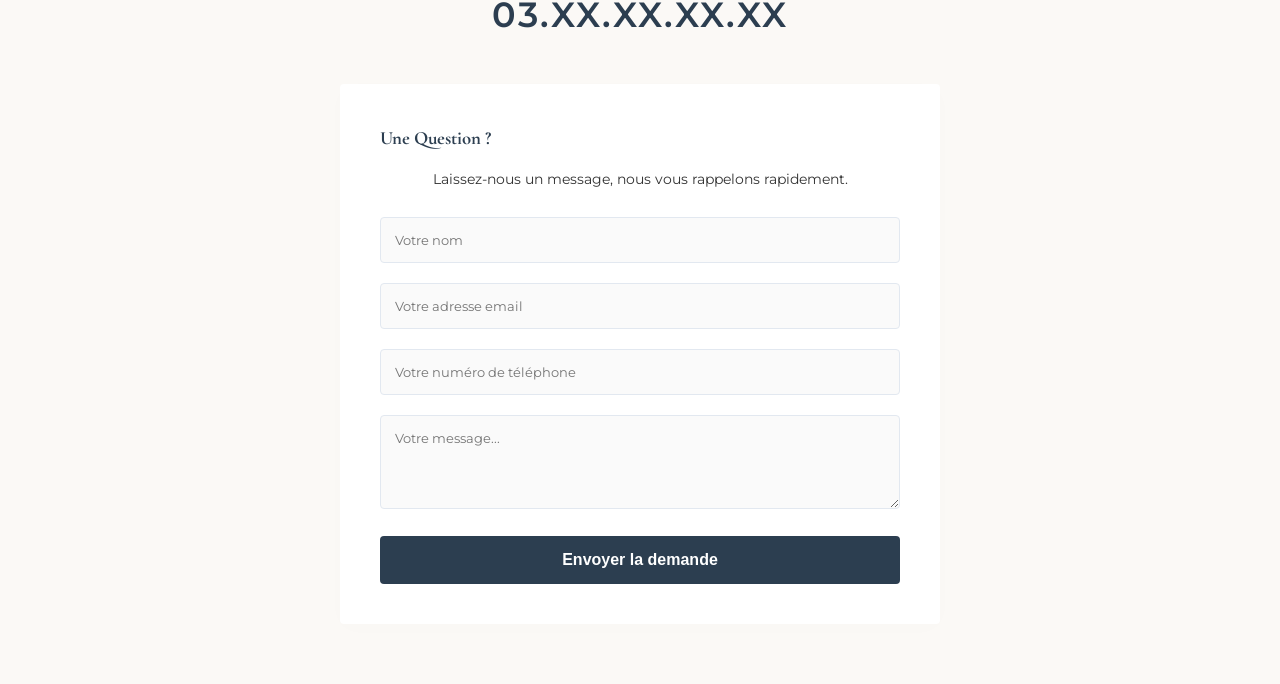
==== commit 62587948: "Update index.html" ====
--- a/index.html
+++ b/index.html
@@ -64,14 +64,14 @@
             </div>
             <div class="card">
                 <h3>Option Confort</h3>
-                <div class="price">25€ <span>/ séjour</span></div>
-                <p>Location complète des draps de lit et serviettes de bain de maison</p>
+                <div class="price">30€ <span>/ séjour</span></div>
+                <p>Location des draps de lit et serviettes de bain de maison</p>
             </div>
         </div>
     </section>
 
     <section class="gallery-section" id="galerie">
-        <h2>Découvrez la Demeure</h2>
+        <h2>Découvrez la Maison</h2>
         <p class="gallery-subtitle">Un aperçu de votre futur séjour en images</p>
         
         <button id="toggleGalleryBtn" class="btn-sms" aria-expanded="false">✨ Afficher les photos</button>
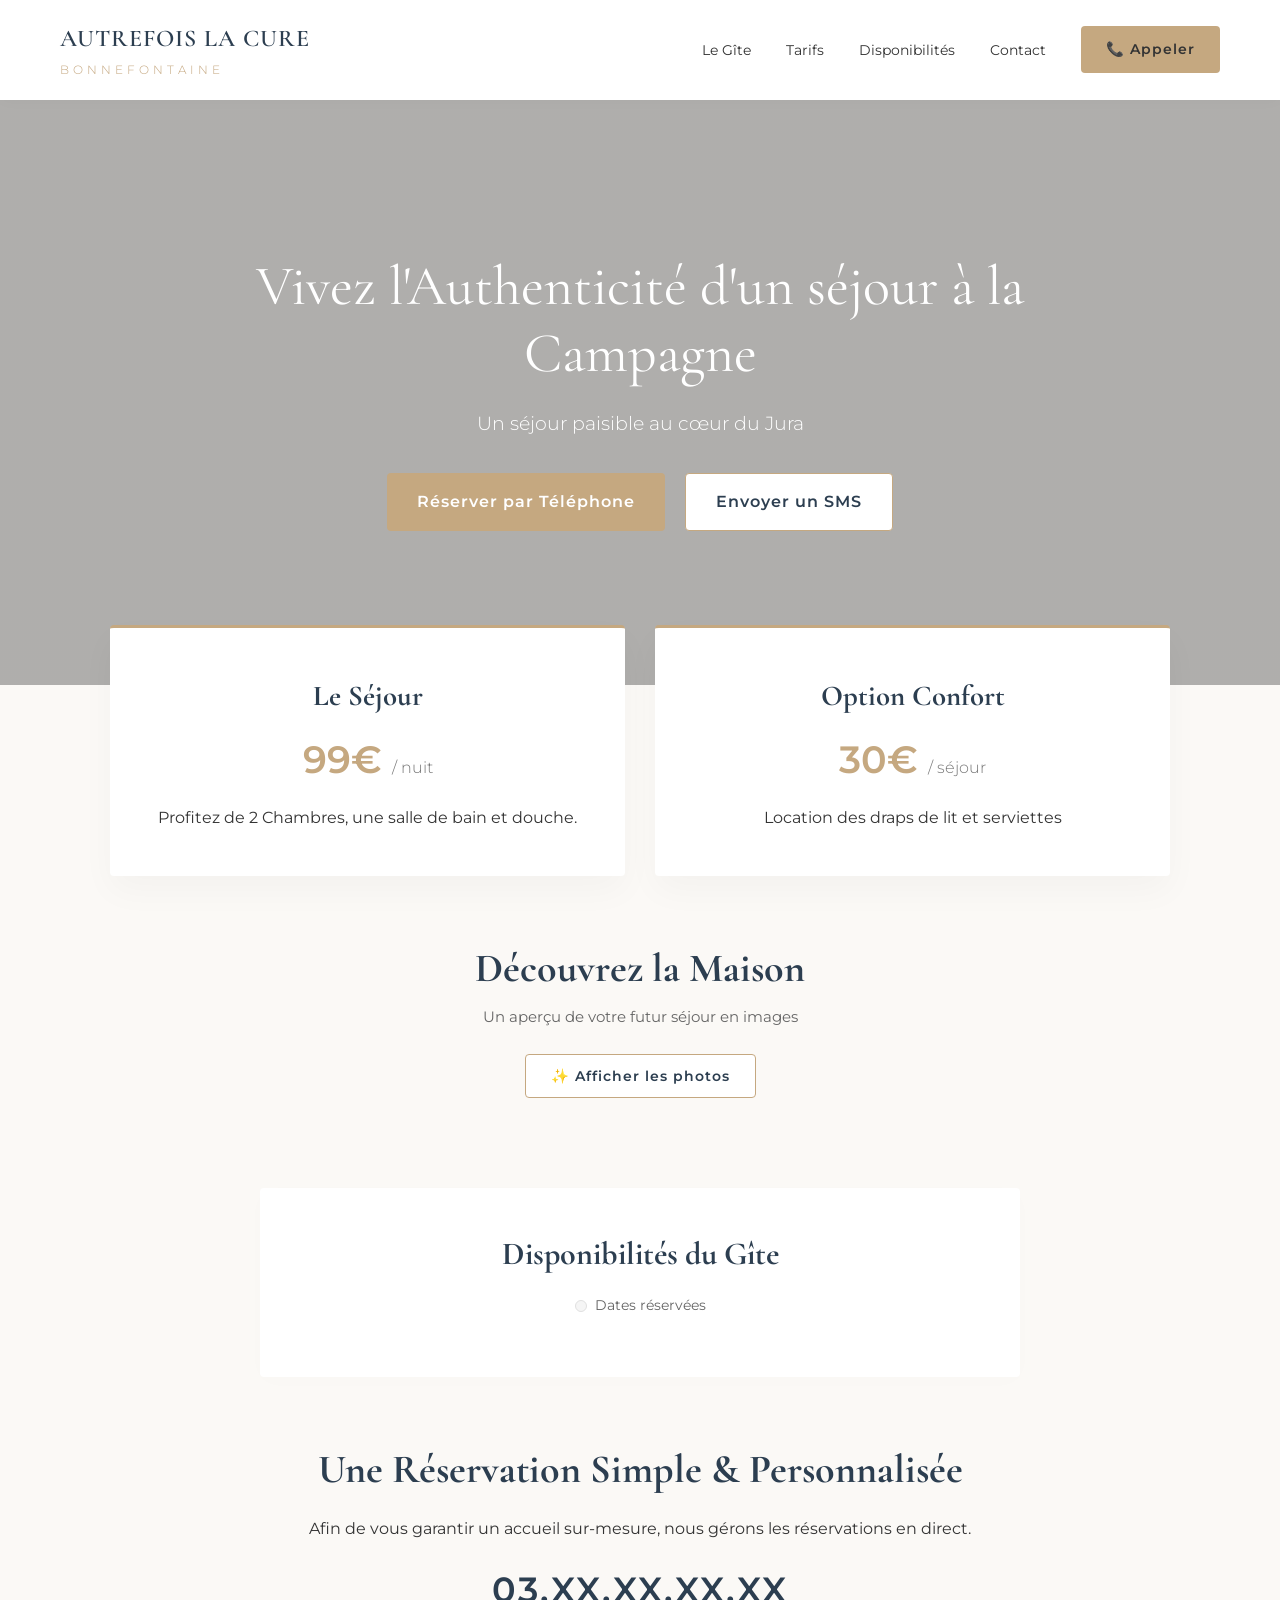
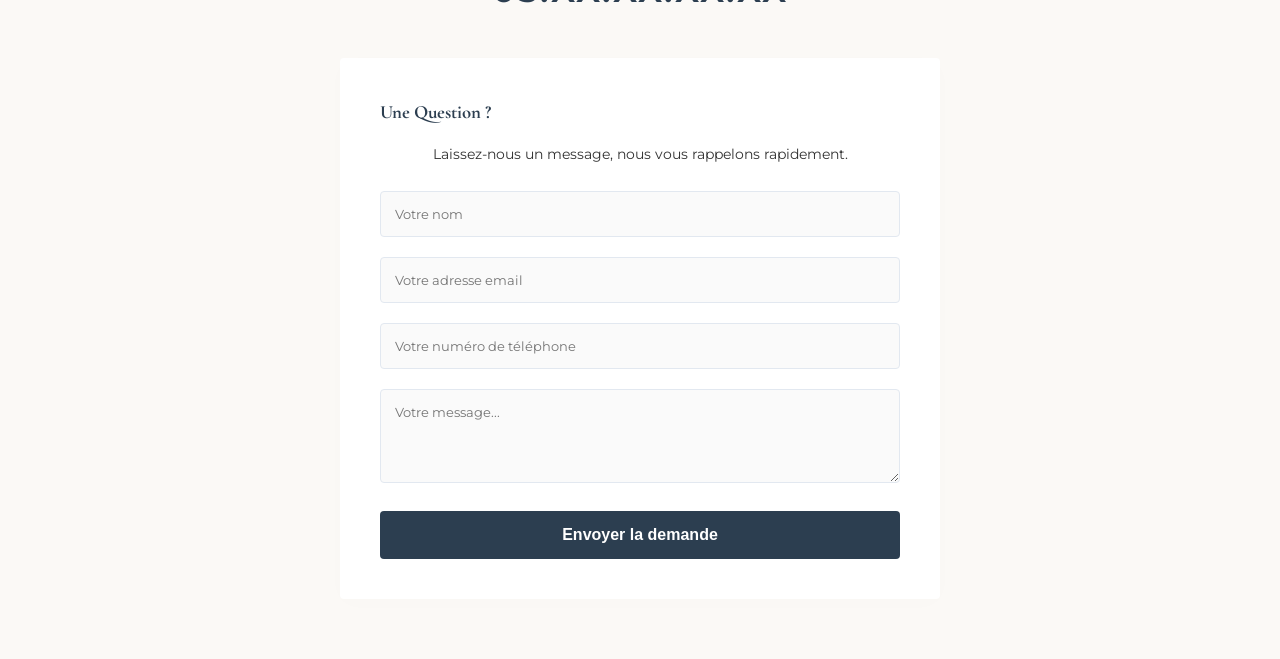
==== commit a7b02a71: "Update index.html" ====
--- a/index.html
+++ b/index.html
@@ -60,12 +60,12 @@
             <div class="card">
                 <h3>Le Séjour</h3>
                 <div class="price">99€ <span>/ nuit</span></div>
-                <p>Profitez de 2 Chambres, une salle de bain ou douche.</p>
+                <p>Profitez de 2 Chambres, une salle de bain et douche.</p>
             </div>
             <div class="card">
                 <h3>Option Confort</h3>
                 <div class="price">30€ <span>/ séjour</span></div>
-                <p>Location des draps de lit et serviettes de bain de maison</p>
+                <p>Location des draps de lit et serviettes </p>
             </div>
         </div>
     </section>
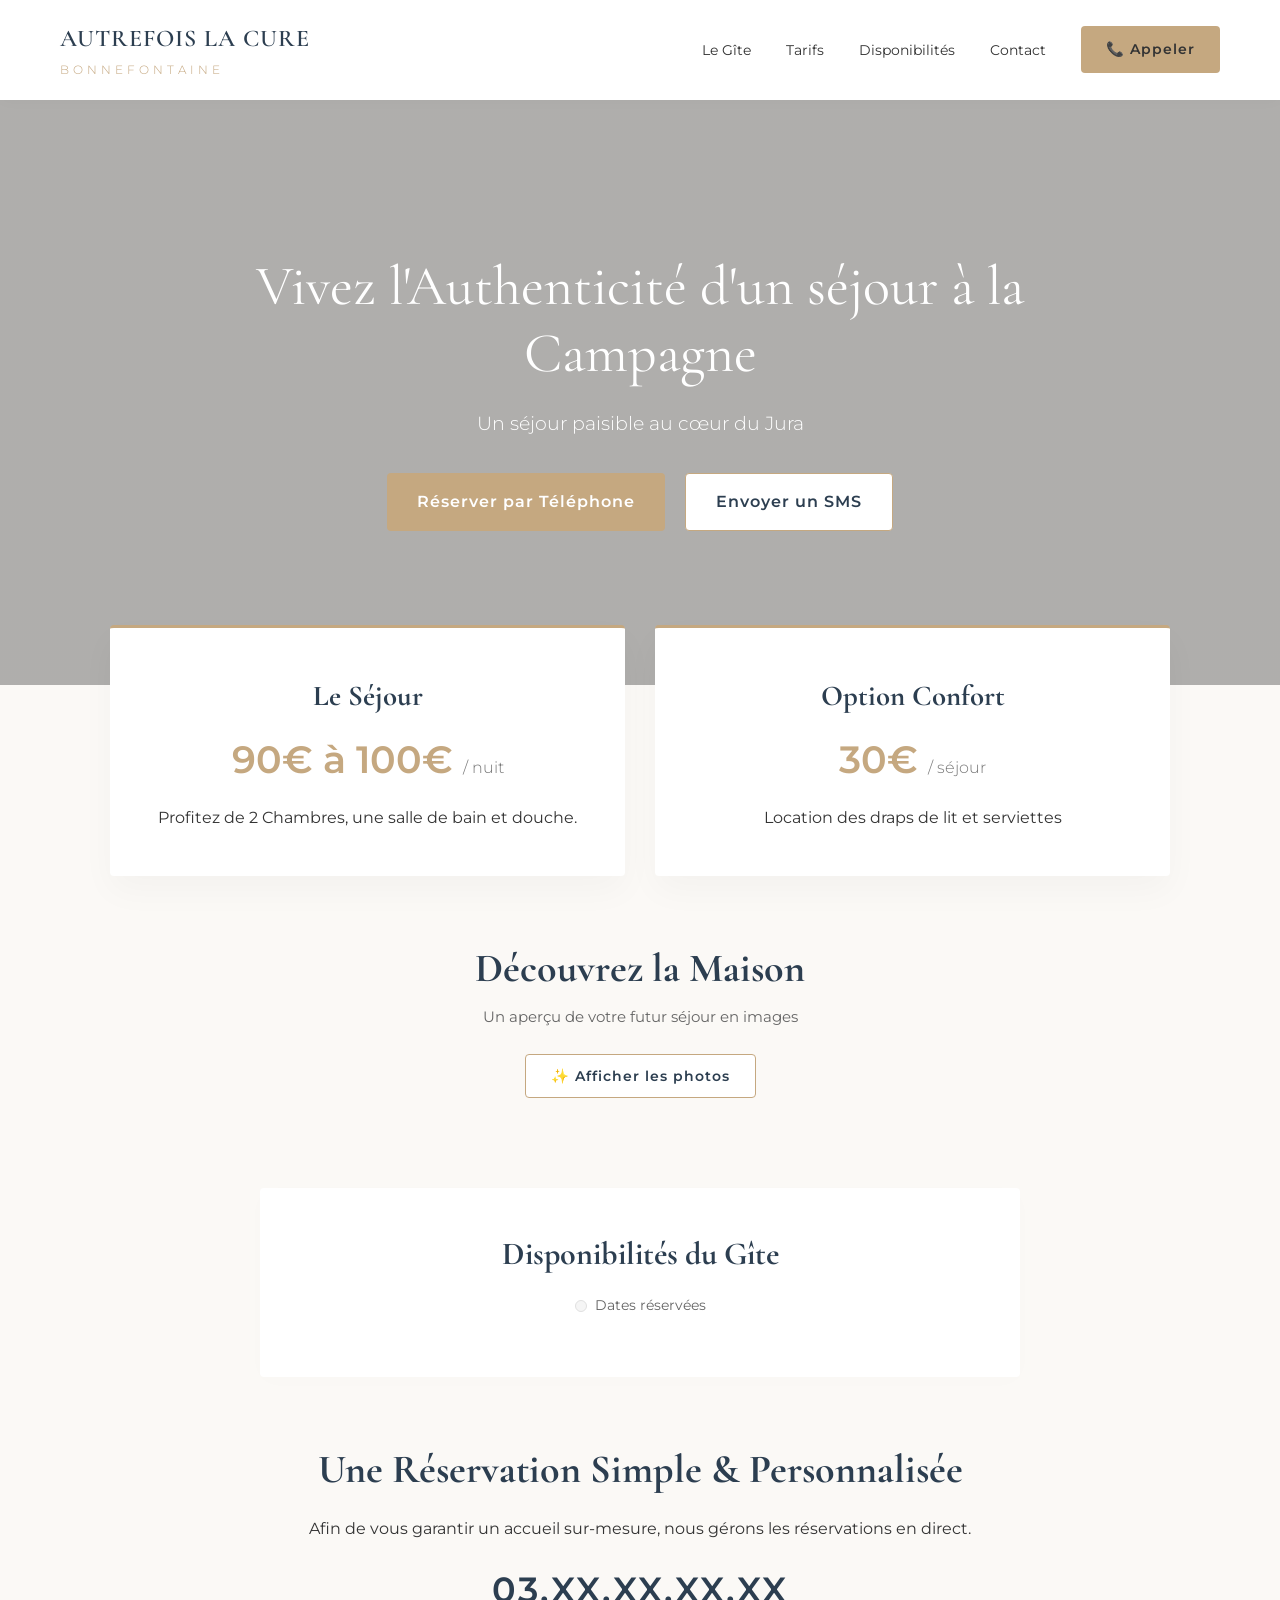
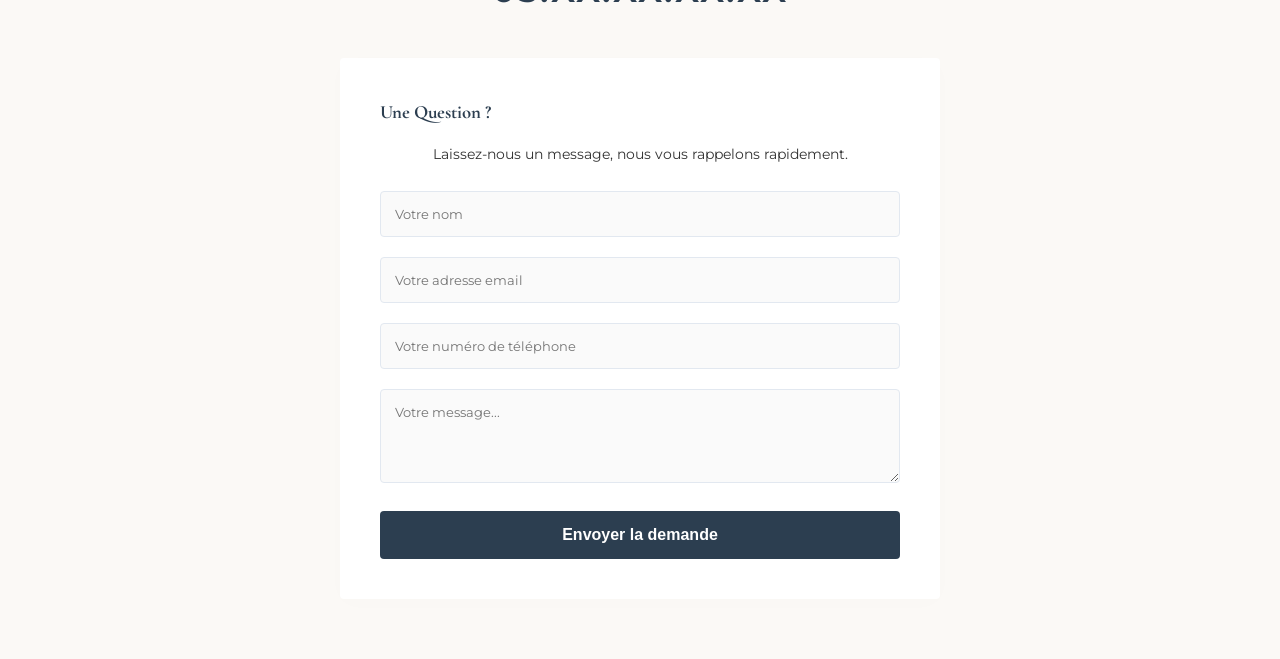
==== commit e98d445c: "Update index.html" ====
--- a/index.html
+++ b/index.html
@@ -59,7 +59,7 @@
         <div class="grid-cards">
             <div class="card">
                 <h3>Le Séjour</h3>
-                <div class="price">99€ <span>/ nuit</span></div>
+                <div class="price">90€ à 100€ <span>/ nuit</span></div>
                 <p>Profitez de 2 Chambres, une salle de bain et douche.</p>
             </div>
             <div class="card">
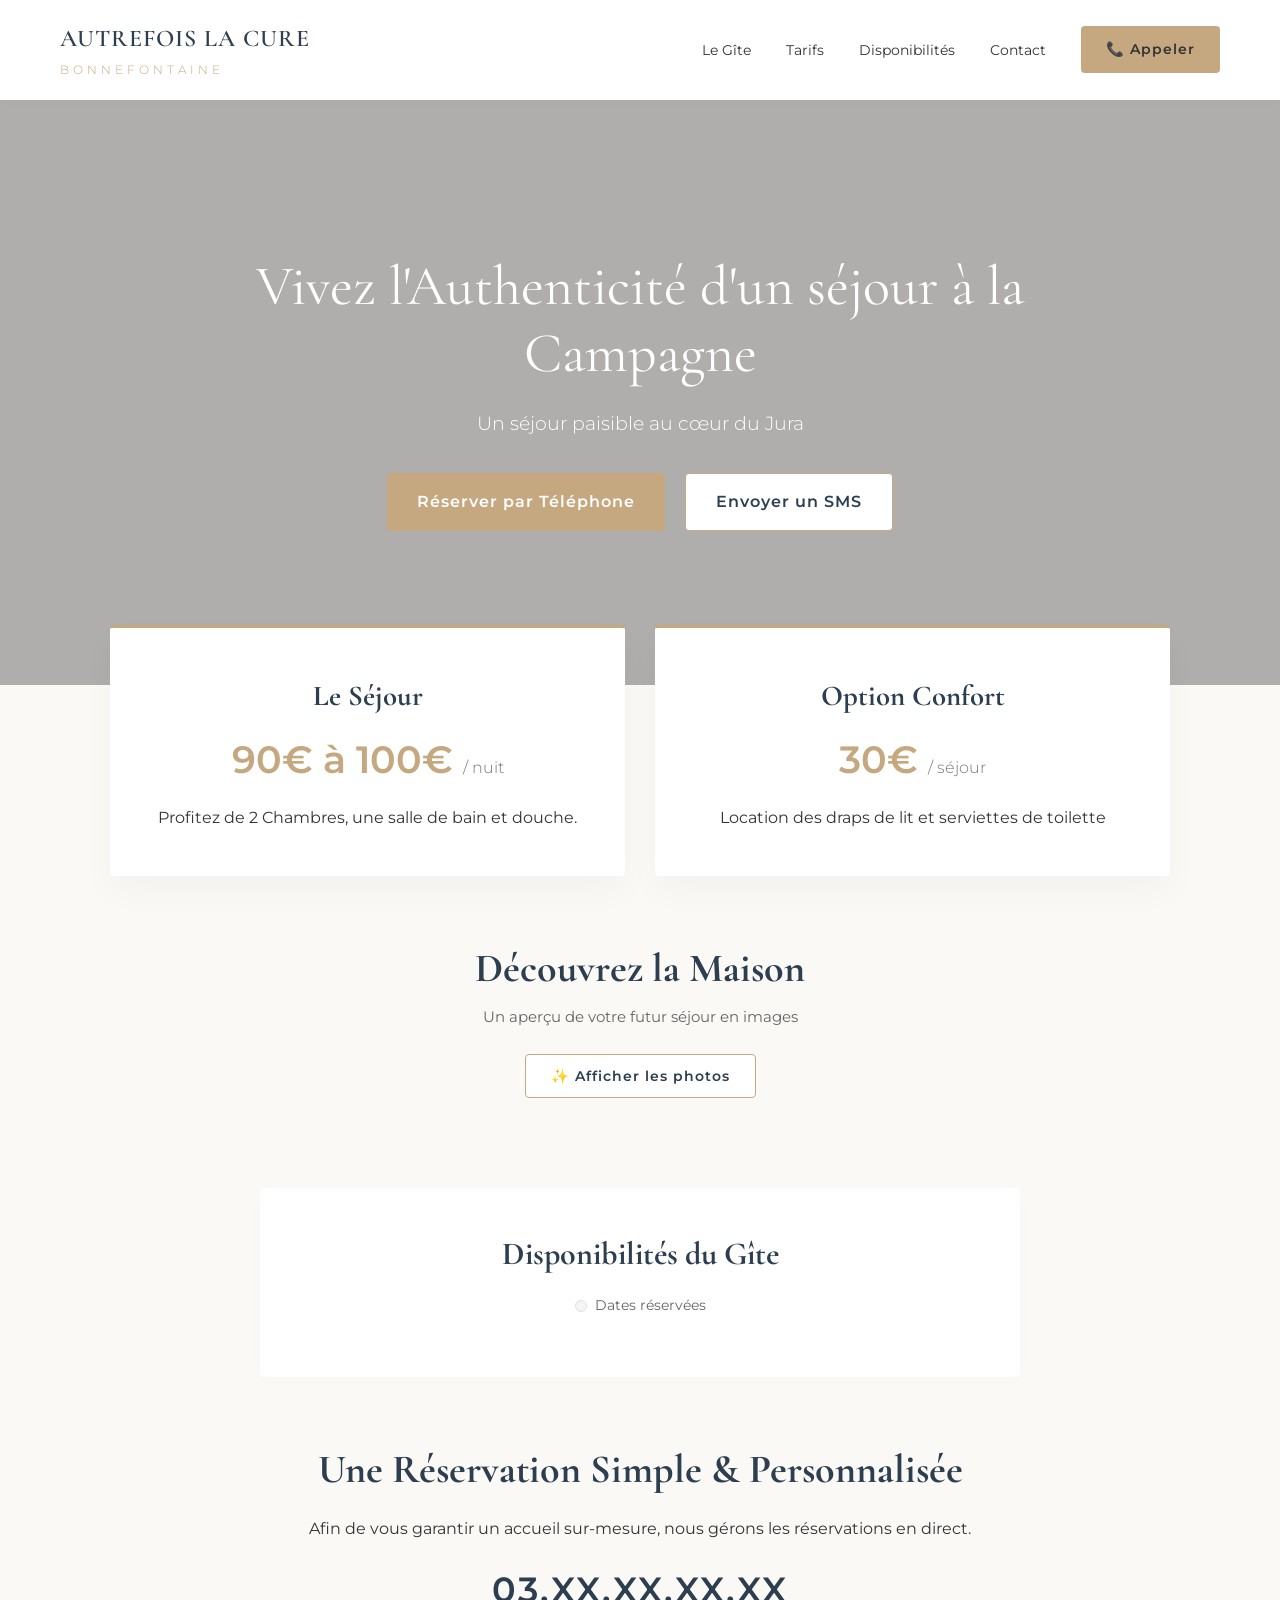
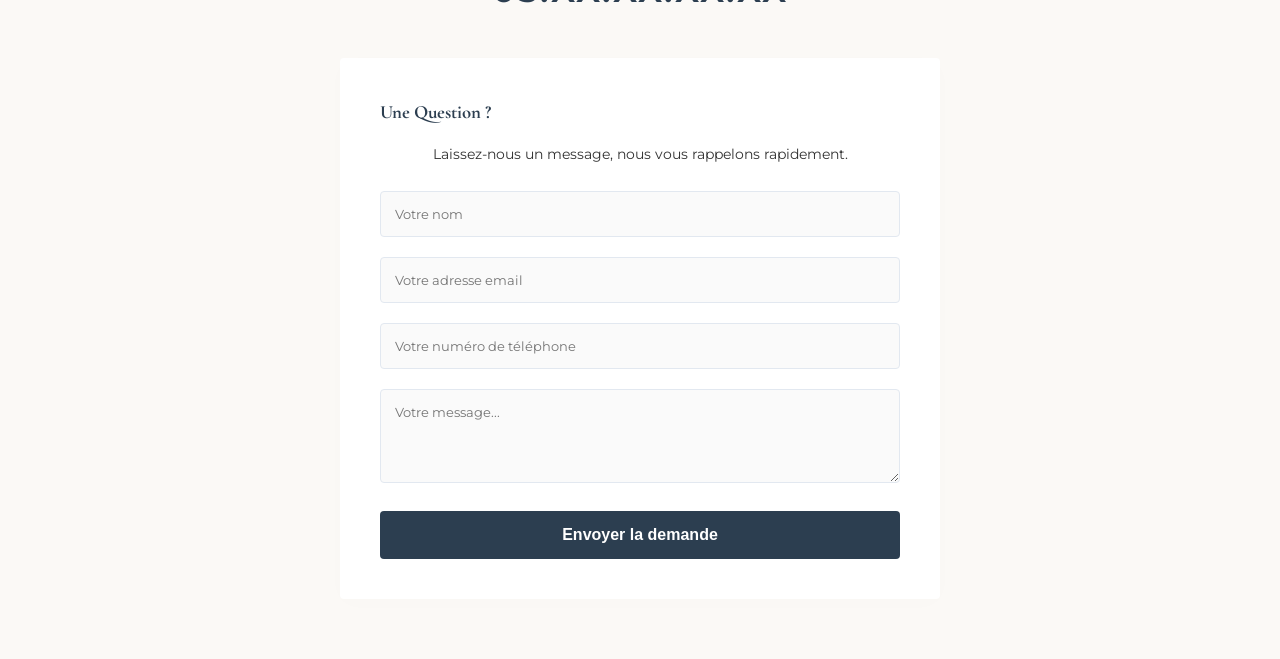
==== commit bd241a19: "Update index.html" ====
--- a/index.html
+++ b/index.html
@@ -65,7 +65,7 @@
             <div class="card">
                 <h3>Option Confort</h3>
                 <div class="price">30€ <span>/ séjour</span></div>
-                <p>Location des draps de lit et serviettes </p>
+                <p>Location des draps de lit et serviettes de toilette </p>
             </div>
         </div>
     </section>
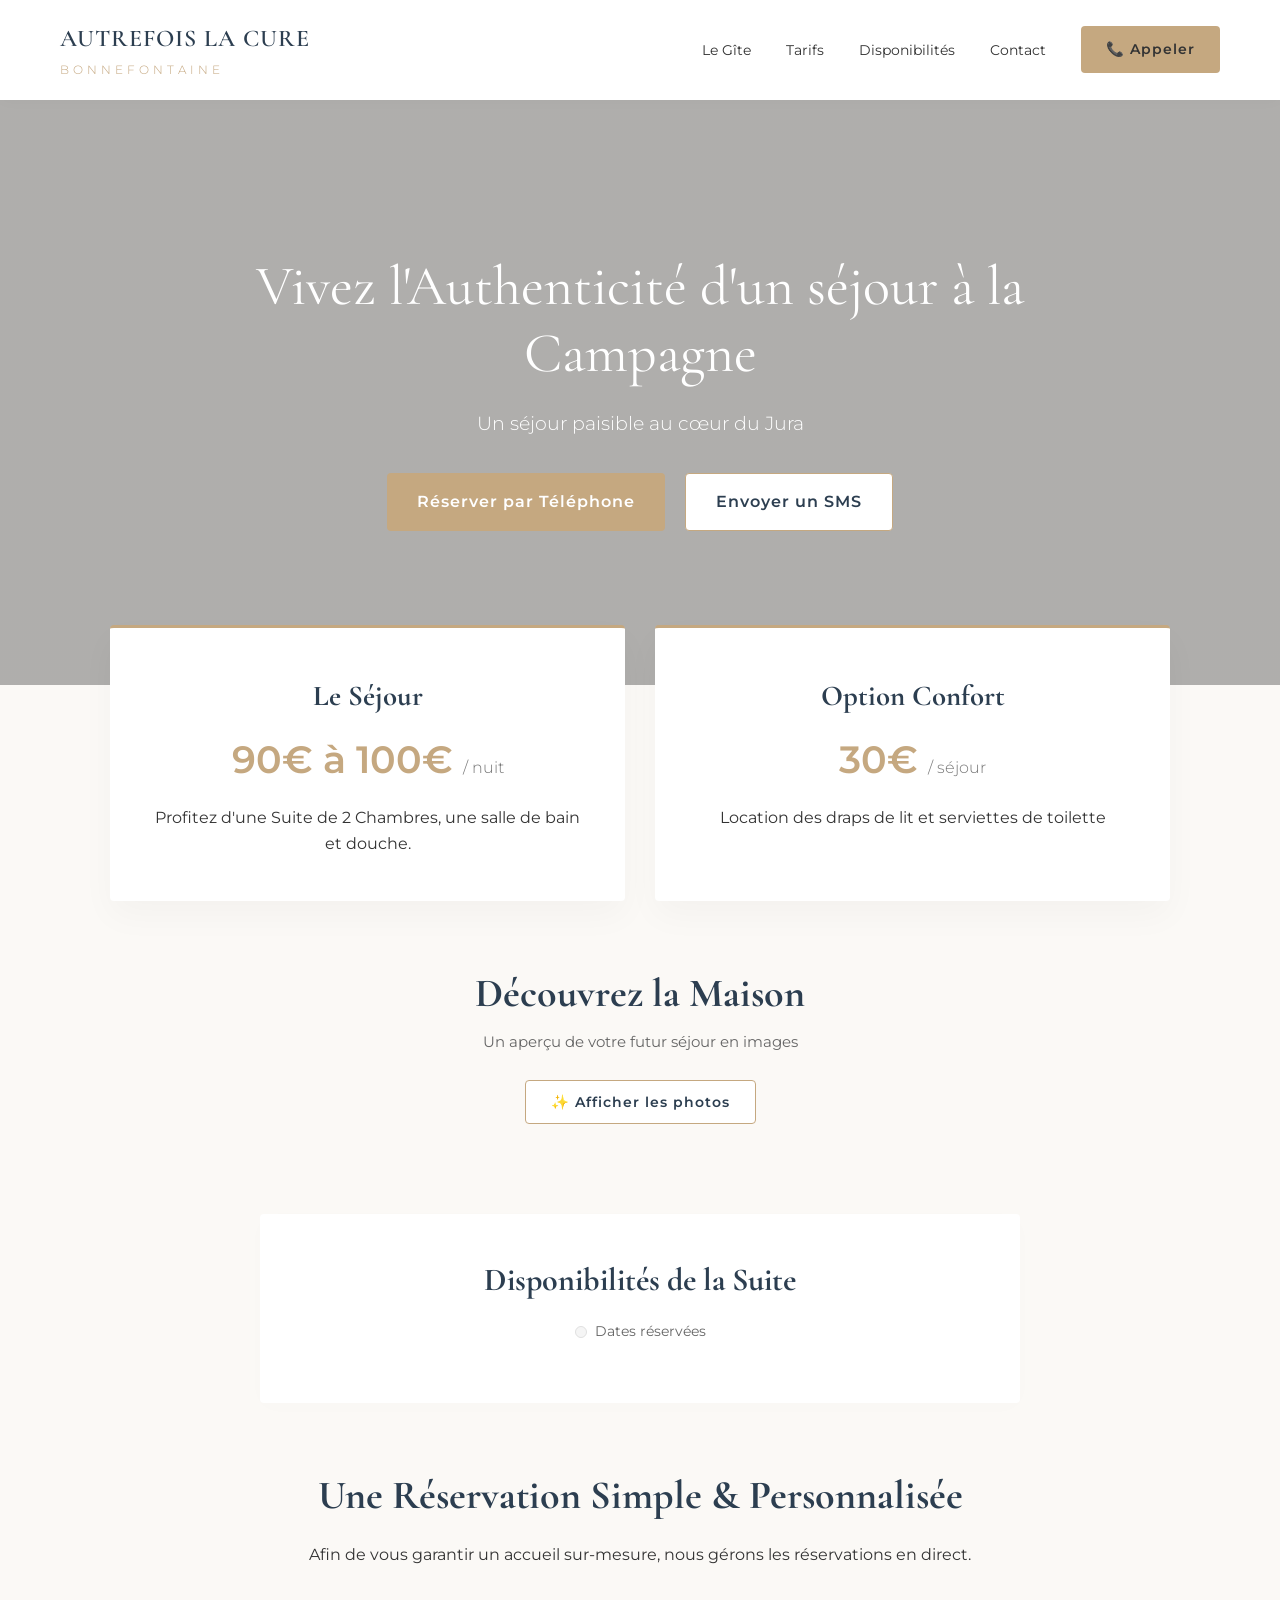
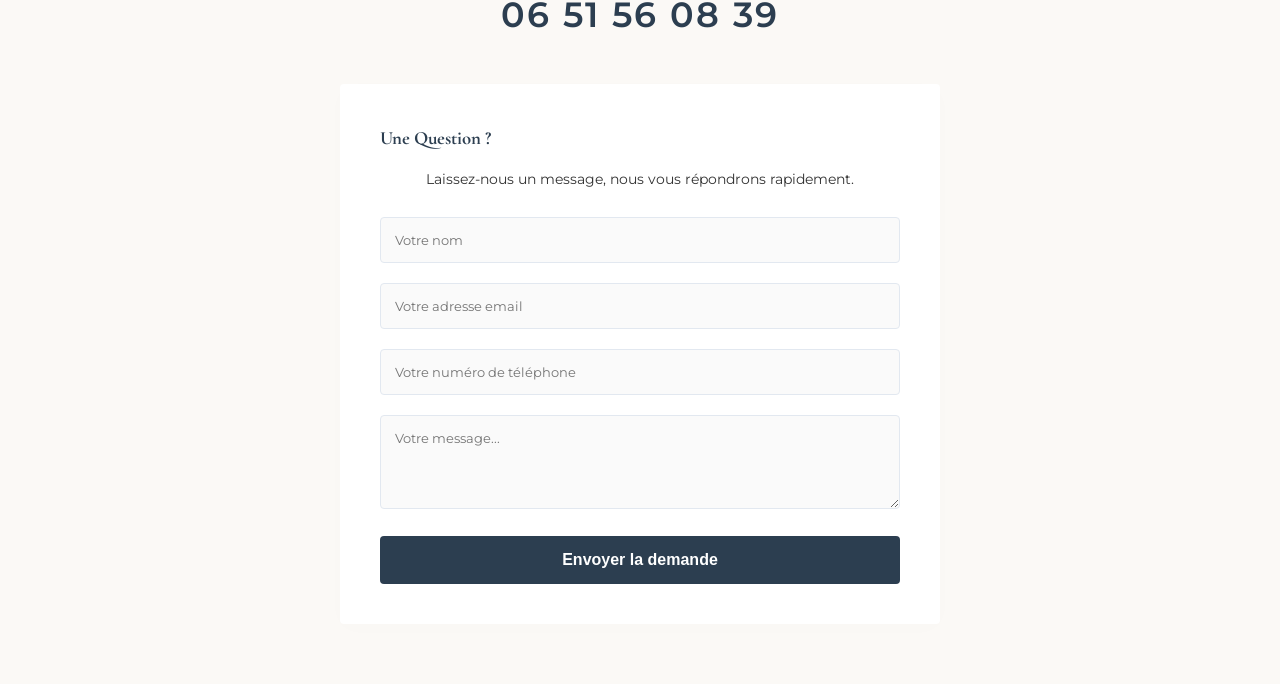
==== commit 413ef1cc: "Update index.html" ====
--- a/index.html
+++ b/index.html
@@ -31,7 +31,7 @@
                 <li><a href="#tarifs">Tarifs</a></li>
                 <li><a href="#dispos">Disponibilités</a></li>
                 <li><a href="#contact">Contact</a></li>
-                <li><a href="tel:03XXabstractXX" class="btn-call">📞 Appeler</a></li>
+                <li><a href="tel:+33651560839" class="btn-call">📞 Appeler</a></li>
             </ul>
 
             <button class="burger" id="burgerMenu" aria-label="Menu" aria-expanded="false">
@@ -48,8 +48,8 @@
             <h1>Vivez l'Authenticité d'un séjour à la Campagne</h1>
             <p>Un séjour paisible au cœur du Jura</p>
             <div class="hero-actions">
-                <a href="tel:03XXabstractXX" class="btn-call btn-large">Réserver par Téléphone</a>
-                <a href="sms:+33600000000?body=Bonjour,%20je%20souhaite%20réserver%20le%20gîte%20Autrefois%20la%20Cure..." class="btn-sms btn-large">Envoyer un SMS</a>
+                <a href="tel:+33651560839" class="btn-call btn-large">Réserver par Téléphone</a>
+                <a href="sms:+33651560839?body=Bonjour,%20je%20souhaite%20réserver%20le%20gîte%20Autrefois%20la%20Cure..." class="btn-sms btn-large">Envoyer un SMS</a>
             </div>
         </div>
     </section>
@@ -60,7 +60,7 @@
             <div class="card">
                 <h3>Le Séjour</h3>
                 <div class="price">90€ à 100€ <span>/ nuit</span></div>
-                <p>Profitez de 2 Chambres, une salle de bain et douche.</p>
+                <p>Profitez d'une Suite de 2 Chambres, une salle de bain et douche.</p>
             </div>
             <div class="card">
                 <h3>Option Confort</h3>
@@ -82,7 +82,7 @@
             <div class="gallery-item"><img src="https://images.unsplash.com/photo-1582719508461-905c673771fd?w=600" alt="La Cuisine" loading="lazy"></div>
             <div class="gallery-item"><img src="https://images.unsplash.com/photo-1540555700478-4be289fbecef?w=600" alt="Le Jardin" loading="lazy"></div>
             <div class="gallery-item"><img src="https://images.unsplash.com/photo-1571896349842-33c89424de2d?w=600" alt="La Salle de Bain" loading="lazy"></div>
-            <div class="gallery-item"><img src="https://images.unsplash.com/photo-1445019980597-93fa8acb246c?w=600" alt="Vue Extérieure" loading="lazy"></div>
+            <div class="gallery-item"><img src="https://i.imgur.com/w8sk8vq.jpeg?w=600" alt="Vue Extérieure" loading="lazy"></div>
             
             <div class="gallery-item"><img src="https://images.unsplash.com/photo-1590490360182-c33d57733427?w=600" alt="Coin Lecture" loading="lazy"></div>
             <div class="gallery-item"><img src="https://images.unsplash.com/photo-1596394516093-501ba68a0ba6?w=600" alt="La Terrasse" loading="lazy"></div>
@@ -93,7 +93,7 @@
     <!-- CALENDRIER DE DISPONIBILITÉS -->
     <section class="calendar-section" id="dispos">
         <div class="calendar-container">
-            <h3>Disponibilités du Gîte</h3>
+            <h3>Disponibilités de la Suite</h3>
             <div class="calendar-legend"><span class="legend-busy"></span> Dates réservées</div>
             <div id="inline-calendar"></div>
         </div>
@@ -104,11 +104,11 @@
         <h2>Une Réservation Simple & Personnalisée</h2>
         <p>Afin de vous garantir un accueil sur-mesure, nous gérons les réservations en direct.</p>
         
-        <div class="phone-display">03.XX.XX.XX.XX</div>
+        <div class="phone-display">06 51 56 08 39 </div>
 
         <div class="form-container">
             <h3>Une Question ?</h3>
-            <p>Laissez-nous un message, nous vous rappelons rapidement.</p>
+            <p>Laissez-nous un message, nous vous répondrons rapidement.</p>
             
             <form action="https://formsubmit.co/48d20839eb20946ebc8c3b51d19f3665" method="POST" class="contact-form">
     <input type="text" name="_subject" style="display:none;" value="Nouveau message - Autrefois la Cure">
